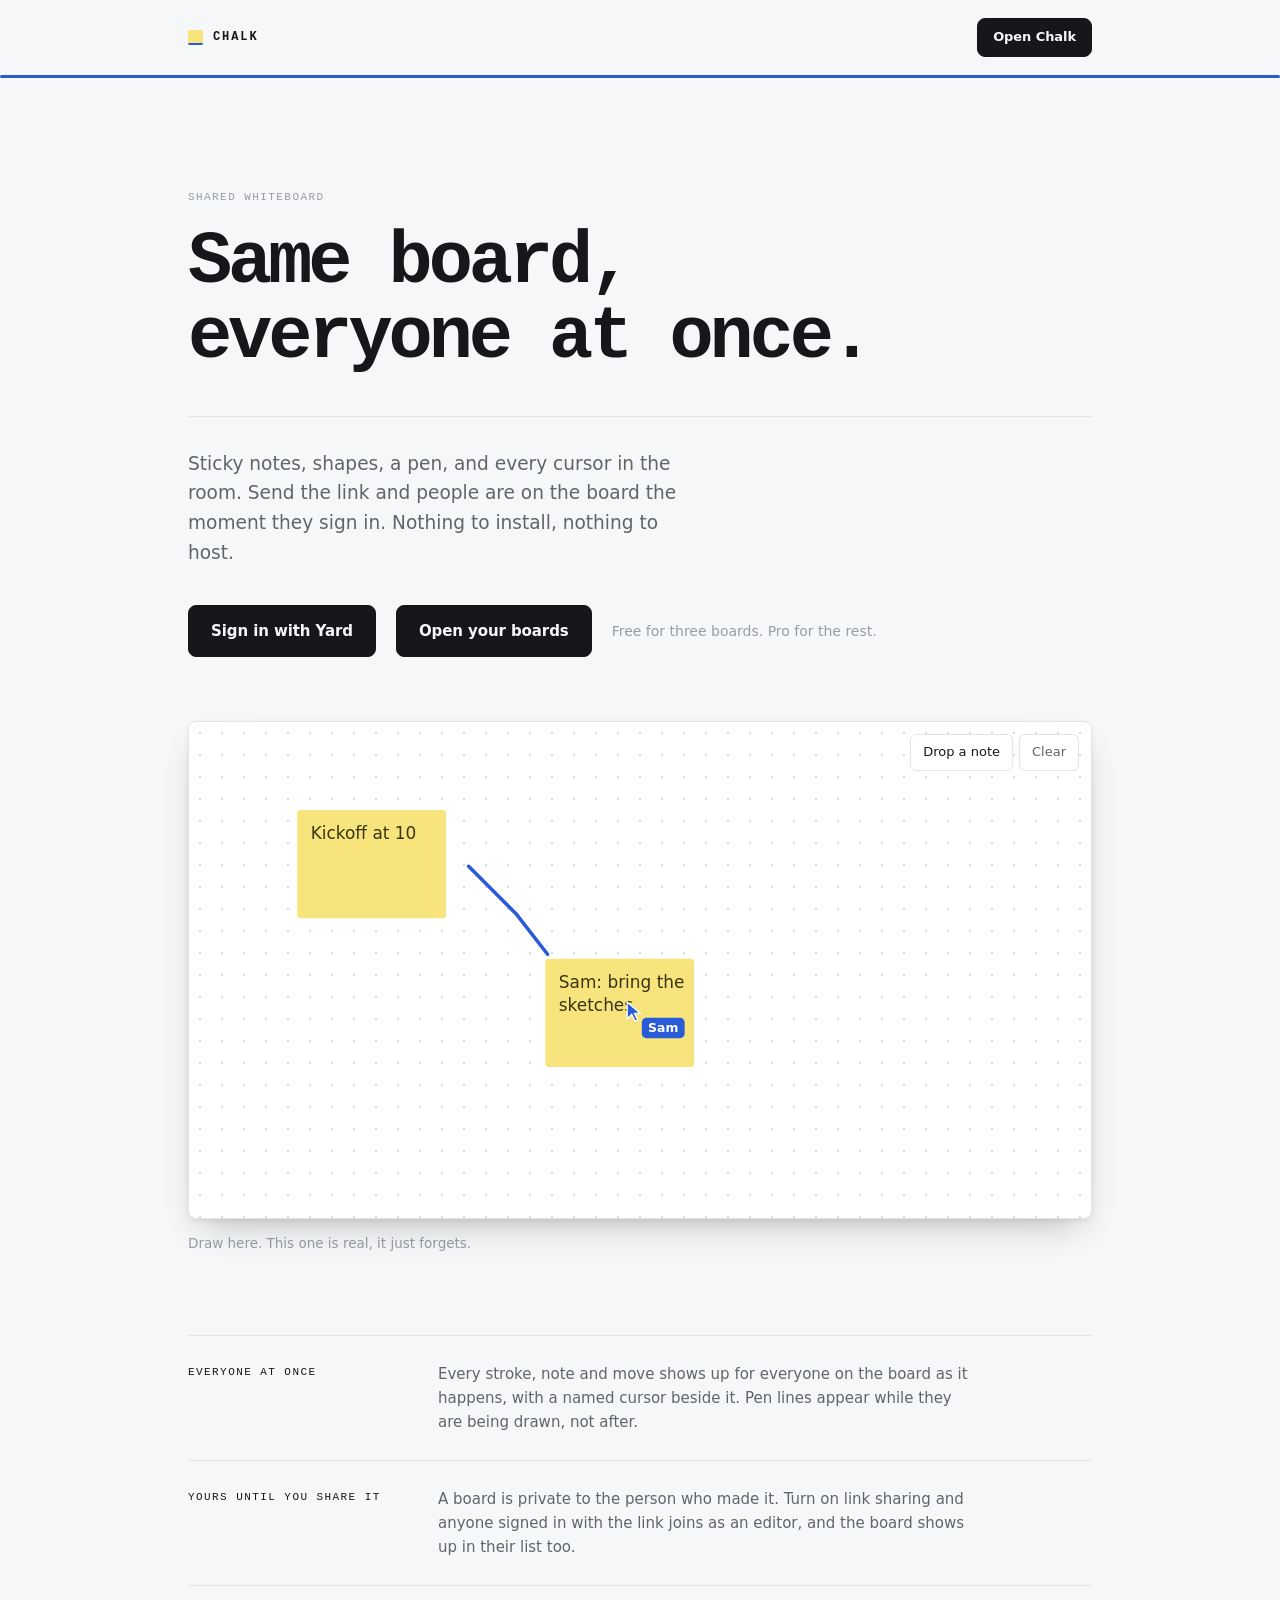
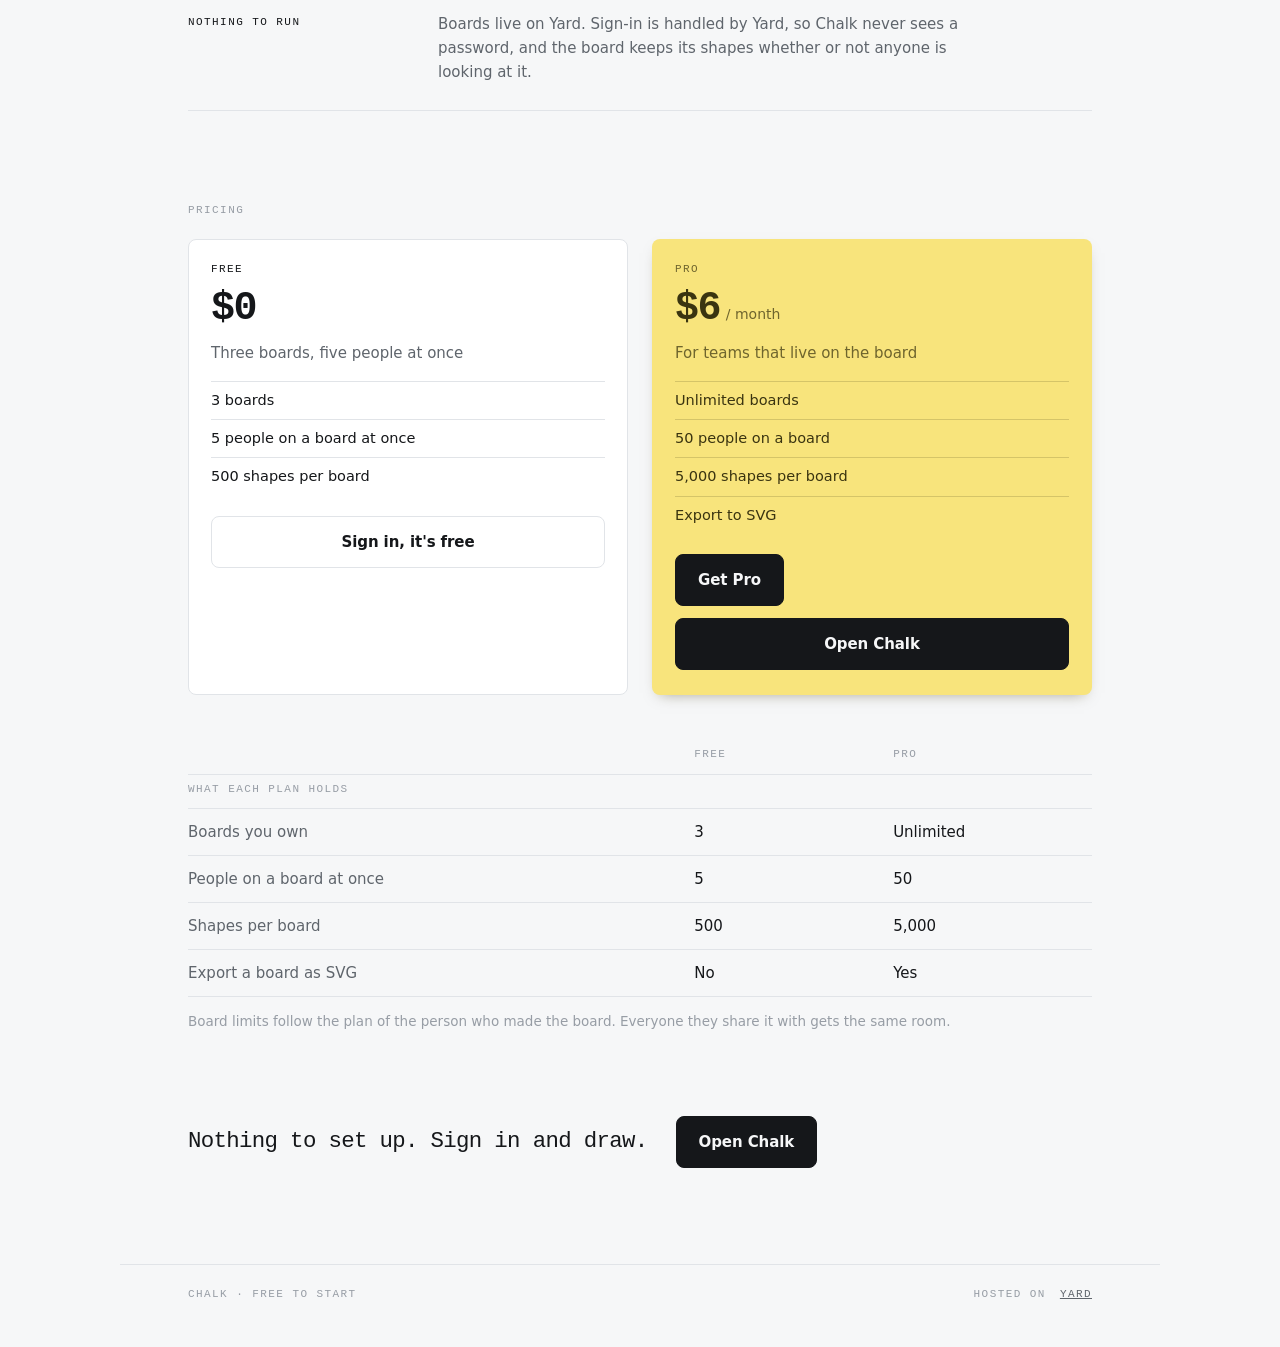
==== landing-page/index.html @ 592ba586 "initial commit" ====
<!DOCTYPE html>
<html lang="en">
<head>
  <meta charset="utf-8" />
  <meta name="viewport" content="width=device-width, initial-scale=1" />
  <meta name="color-scheme" content="light dark" />
  <title>Chalk: a shared whiteboard</title>
  <meta name="description" content="A whiteboard everyone can draw on at the same time. Sticky notes, shapes, pen, and every cursor in the room. Sign in with Yard and start a board." />
  <link rel="stylesheet" href="styles.css" />
  <!--
    Yard injects embed.js into every landing page it serves, hosted and under
    yard dev. It exposes window.yard.project and wires [data-yard] text
    bindings, [data-yard-when] visibility and [data-action] buttons. Bound
    elements keep static copy underneath for fields the dashboard may leave
    empty, and the pricing section is complete markup that pricing.js only
    fills in, so the page reads the same before the helper arrives.
  -->
</head>
<body>
  <header class="bar">
    <span class="mark">
      <span class="mark__glyph" aria-hidden="true"></span>
      Chalk
    </span>
    <!-- Relative links only: the page serves under /<slug>/ (and under
         /<slug>/@<sandbox>/ in a sandbox), so "app/" is always this project's app. -->
    <a class="btn btn--sm" href="app/">Open Chalk</a>
  </header>

  <div class="rule rule--marker" role="presentation"></div>

  <main>
    <section class="hero">
      <p class="label reveal">Shared whiteboard</p>

      <h1 class="reveal reveal--1">Same board,<br />everyone at once.</h1>

      <div class="rule reveal reveal--2" role="presentation"></div>

      <p class="lede reveal reveal--3" data-yard="tagline">
        Sticky notes, shapes, a pen, and every cursor in the room. Send the
        link and people are on the board the moment they sign in. Nothing
        to install, nothing to host.
      </p>

      <div class="actions reveal reveal--4">
        <a class="btn" data-yard-when="signed_out" href="app/">
          Sign in with Yard
        </a>
        <a class="btn" data-yard-when="signed_in" href="app/">
          Open your boards
        </a>
        <span class="note">Free for three boards. Pro for the rest.</span>
      </div>
    </section>

    <!-- The argument for a whiteboard is a board you can draw on, with
         someone else drawing too, so the demo is real rather than a picture. -->
    <section class="demo">
      <div class="wb" id="wb">
        <svg class="wb__svg" id="wb-svg" viewBox="0 0 800 440" role="img" aria-label="A small whiteboard you can draw on">
          <g id="wb-notes"></g>
          <g id="wb-strokes"></g>
          <g id="wb-cursor" class="wb-cursor" aria-hidden="true">
            <path class="wb-cursor__arrow" d="M0 0 L0 15 L4 11 L7 17 L9.5 16 L6.5 10 L11.5 10 Z" />
            <g transform="translate(13, 14)">
              <rect class="wb-cursor__tag" x="0" y="0" width="38" height="18" rx="4" />
              <text class="wb-cursor__name" x="19" y="12.5" text-anchor="middle">Sam</text>
            </g>
          </g>
        </svg>
        <div class="wb__tools">
          <button type="button" class="tool" id="wb-note">Drop a note</button>
          <button type="button" class="tool tool--quiet" id="wb-clear">Clear</button>
        </div>
      </div>
      <p class="hint">Draw here. This one is real, it just forgets.</p>
    </section>

    <section class="facts">
      <div class="fact">
        <span class="label">Everyone at once</span>
        <p>Every stroke, note and move shows up for everyone on the board as it happens, with a named cursor beside it. Pen lines appear while they are being drawn, not after.</p>
      </div>
      <div class="fact">
        <span class="label">Yours until you share it</span>
        <p>A board is private to the person who made it. Turn on link sharing and anyone signed in with the link joins as an editor, and the board shows up in their list too.</p>
      </div>
      <div class="fact">
        <span class="label">Nothing to run</span>
        <p>Boards live on Yard. Sign-in is handled by Yard, so Chalk never sees a password, and the board keeps its shapes whether or not anyone is looking at it.</p>
      </div>
    </section>

    <section class="pricing" id="pricing">
      <p class="label">Pricing</p>

      <!-- Both columns are complete without JavaScript. pricing.js fills in
           prices, features and tier ids from window.yard.project.tiers so
           the page never carries a tier id of its own. -->
      <div class="plans" id="plans">
        <article class="plan" data-plan="Free">
          <span class="label plan__name" data-name>Free</span>
          <p class="plan__price">
            <span class="plan__amount" data-amount>$0</span>
          </p>
          <p class="plan__blurb" data-blurb>Three boards, five people at once</p>
          <ul class="plan__features" data-features>
            <li>3 boards</li>
            <li>5 people on a board at once</li>
            <li>500 shapes per board</li>
          </ul>
          <a class="btn btn--ghost" href="app/">Sign in, it's free</a>
        </article>

        <article class="plan plan--pro" data-plan="Pro">
          <span class="label plan__name" data-name>Pro</span>
          <div class="toggle" id="interval" role="group" aria-label="Billing interval" hidden>
            <button type="button" class="toggle__opt is-on" data-interval="monthly" aria-pressed="true">Monthly</button>
            <button type="button" class="toggle__opt" data-interval="yearly" aria-pressed="false">Yearly <span class="toggle__save" data-save></span></button>
          </div>
          <p class="plan__price">
            <span class="plan__amount" data-amount>$6</span>
            <span class="plan__per" data-per>/ month</span>
          </p>
          <p class="plan__billed" data-billed hidden></p>
          <p class="plan__blurb" data-blurb>For teams that live on the board</p>
          <ul class="plan__features" data-features>
            <li>Unlimited boards</li>
            <li>50 people on a board</li>
            <li>5,000 shapes per board</li>
            <li>Export to SVG</li>
          </ul>
          <div class="plan__actions" data-yard-when="not_owned">
            <button type="button" class="btn" data-action="checkout" data-interval="monthly" data-buy>Get Pro</button>
            <button type="button" class="btn btn--ghost" data-action="trial" data-trial hidden>Start a 14-day trial</button>
          </div>
          <a class="btn" data-yard-when="owned" href="app/">Open Chalk</a>
          <p class="plan__current" data-current hidden>This is your plan.</p>
        </article>
      </div>

      <table class="limits">
        <caption class="label">What each plan holds</caption>
        <thead>
          <tr>
            <th scope="col"></th>
            <th scope="col">Free</th>
            <th scope="col">Pro</th>
          </tr>
        </thead>
        <tbody>
          <tr><th scope="row">Boards you own</th><td>3</td><td>Unlimited</td></tr>
          <tr><th scope="row">People on a board at once</th><td>5</td><td>50</td></tr>
          <tr><th scope="row">Shapes per board</th><td>500</td><td>5,000</td></tr>
          <tr><th scope="row">Export a board as SVG</th><td>No</td><td>Yes</td></tr>
        </tbody>
      </table>
      <p class="hint">Board limits follow the plan of the person who made the board. Everyone they share it with gets the same room.</p>
    </section>

    <section class="close">
      <p class="close__line">Nothing to set up. Sign in and draw.</p>
      <a class="btn" href="app/">Open Chalk</a>
    </section>
  </main>

  <footer class="foot">
    <span class="label">Chalk · free to start</span>
    <span class="label foot__right">
      <span id="release" data-yard="latest_release.tag_name"></span>
      Hosted on <a href="https://yard.sh">Yard</a>
    </span>
  </footer>

  <script src="demo.js"></script>
  <script src="pricing.js"></script>
</body>
</html>
---- landing-page/styles.css ----
/* Chalk landing page.

   The page is a whiteboard on a wall: matte white, a faint dot grid, one
   marker colour, and sticky-note yellow. Everything else is ink on the
   board. Colour appears where a marker would put it (the top rule, the
   glyph, a stroke, a cursor) and nowhere else. */

:root {
  color-scheme: light dark;

  --wall: #f6f7f8;        /* the page: the wall behind the board */
  --board: #ffffff;       /* the whiteboard surface */
  --raised: #ffffff;      /* a card on the wall */
  --dot: #d6dbe1;         /* the dot grid on the board */
  --ink: #15171a;         /* marker black */
  --pencil: #5f656c;      /* second voice */
  --faint: #979da5;       /* labels, counts */
  --line: #e1e4e8;        /* structural hairlines */
  --marker: #2a5bd7;      /* the one colour */
  --marker-ink: #ffffff;
  --sticky: #f8e47c;      /* sticky-note yellow */
  --sticky-ink: #3a3410;

  --sans: ui-sans-serif, system-ui, -apple-system, "Segoe UI", Roboto, "Helvetica Neue", Arial, sans-serif;
  --mono: ui-monospace, SFMono-Regular, "SF Mono", Menlo, Consolas, "Liberation Mono", monospace;

  --pad: clamp(20px, 5.5vw, 68px);
  --wide: 1040px;
  --r: 8px;

  --lift: 0 16px 34px -14px rgba(20, 24, 26, 0.3), 0 2px 6px rgba(20, 24, 26, 0.07);
  --note-shadow: 0 6px 14px -8px rgba(60, 50, 10, 0.5);
}

@media (prefers-color-scheme: dark) {
  :root {
    --wall: #101215;
    --board: #191c20;
    --raised: #1f2327;
    --dot: #2c3138;
    --ink: #eceef0;
    --pencil: #9aa0a7;
    --faint: #6f757c;
    --line: #262a2f;
    --marker: #7c9cff;
    --marker-ink: #0b1633;
    --sticky: #e6cf5a;
    --sticky-ink: #2c2708;

    --lift: 0 18px 38px -14px rgba(0, 0, 0, 0.75), 0 2px 6px rgba(0, 0, 0, 0.5);
    --note-shadow: 0 8px 16px -8px rgba(0, 0, 0, 0.7);
  }
}

*,
*::before,
*::after {
  box-sizing: border-box;
}

[hidden] {
  display: none !important;
}

body {
  margin: 0;
  background: var(--wall);
  color: var(--ink);
  font-family: var(--sans);
  font-size: 16px;
  line-height: 1.6;
  -webkit-font-smoothing: antialiased;
}

a {
  color: inherit;
}

:focus-visible {
  outline: 2px solid var(--marker);
  outline-offset: 3px;
  border-radius: 2px;
}

/* The typed voice: labels, counts, captions, anything the system knows. */
.label {
  display: inline-block;
  margin: 0;
  font-family: var(--mono);
  font-size: 11px;
  line-height: 1.4;
  letter-spacing: 0.13em;
  text-transform: uppercase;
  color: var(--faint);
}

/* --------------------------------------------------------------- the rules */

.rule {
  height: 1px;
  background: var(--line);
  transform-origin: left center;
}

/* A marker line across the top of the page: thicker than a hairline, with
   the slightly soft ends a felt tip leaves. */
.rule--marker {
  height: 3px;
  background: var(--marker);
  border-radius: 2px;
}

/* ----------------------------------------------------------------- top bar */

.bar {
  display: flex;
  align-items: center;
  justify-content: space-between;
  gap: 20px;
  max-width: var(--wide);
  margin: 0 auto;
  padding: 18px var(--pad);
}

.mark {
  display: inline-flex;
  align-items: center;
  gap: 10px;
  font-family: var(--mono);
  font-size: 12px;
  font-weight: 600;
  letter-spacing: 0.16em;
  text-transform: uppercase;
}

/* A sticky note with a marker tick on it. */
.mark__glyph {
  width: 15px;
  height: 15px;
  border-radius: 2px;
  background: var(--sticky);
  box-shadow: inset 0 -7px 0 -5px var(--marker);
}

/* -------------------------------------------------------------- the button */

.btn {
  display: inline-flex;
  align-items: center;
  justify-content: center;
  padding: 13px 22px;
  border: 1px solid var(--ink);
  border-radius: var(--r);
  background: var(--ink);
  color: var(--wall);
  font: inherit;
  font-size: 15px;
  font-weight: 550;
  letter-spacing: -0.006em;
  text-decoration: none;
  white-space: nowrap;
  cursor: pointer;
  transition: opacity 0.15s ease, transform 0.15s ease;
}

.btn:hover {
  opacity: 0.86;
}

.btn:active {
  transform: translateY(1px);
}

.btn--sm {
  padding: 8px 15px;
  font-size: 13px;
}

.btn--ghost {
  background: transparent;
  color: var(--ink);
  border-color: var(--line);
}

.btn--ghost:hover {
  opacity: 1;
  border-color: var(--ink);
}

/* ------------------------------------------------------------------- shell */

main {
  max-width: var(--wide);
  margin: 0 auto;
  padding: 0 var(--pad);
}

/* -------------------------------------------------------------------- hero */

.hero {
  padding: clamp(52px, 10vw, 104px) 0 clamp(40px, 6vw, 64px);
}

.hero h1 {
  margin: 18px 0 clamp(26px, 4vw, 40px);
  font-family: var(--mono);
  font-size: clamp(2.15rem, 6.6vw, 4.6rem);
  font-weight: 600;
  line-height: 1.02;
  letter-spacing: -0.055em;
}

.lede {
  max-width: 42ch;
  margin: clamp(22px, 3vw, 32px) 0 0;
  font-size: clamp(1rem, 1.5vw, 1.16rem);
  color: var(--pencil);
}

.actions {
  display: flex;
  align-items: center;
  flex-wrap: wrap;
  gap: 14px 20px;
  margin-top: clamp(28px, 4vw, 38px);
}

.note {
  font-size: 14px;
  color: var(--faint);
}

/* --------------------------------------------------------------- the board */

.demo {
  padding-bottom: clamp(48px, 7vw, 80px);
}

.wb {
  position: relative;
  border: 1px solid var(--line);
  border-radius: var(--r);
  background-color: var(--board);
  background-image: radial-gradient(var(--dot) 1px, transparent 1.2px);
  background-size: 22px 22px;
  overflow: hidden;
  box-shadow: var(--lift);
}

.wb__svg {
  display: block;
  width: 100%;
  height: auto;
  max-height: 56vh;
  cursor: crosshair;
  touch-action: none;
  user-select: none;
  -webkit-user-select: none;
}

.wb__tools {
  position: absolute;
  top: 12px;
  right: 12px;
  display: flex;
  gap: 6px;
}

.tool {
  padding: 7px 12px;
  border: 1px solid var(--line);
  border-radius: 6px;
  background: var(--raised);
  color: var(--ink);
  font: inherit;
  font-size: 13px;
  cursor: pointer;
  transition: border-color 0.15s ease;
}

.tool:hover {
  border-color: var(--ink);
}

.tool--quiet {
  color: var(--pencil);
}

/* Marker strokes: round ends, no fill, the one colour. */
.wb-stroke {
  fill: none;
  stroke: var(--marker);
  stroke-width: 3.2;
  stroke-linecap: round;
  stroke-linejoin: round;
}

.wb-stroke--ink {
  stroke: var(--ink);
}

.wb-note {
  cursor: grab;
}

.wb-note.is-dragging {
  cursor: grabbing;
}

.wb-note__paper {
  fill: var(--sticky);
  filter: drop-shadow(var(--note-shadow));
}

.wb-note__text {
  fill: var(--sticky-ink);
  font-family: var(--sans);
  font-size: 15px;
  pointer-events: none;
}

.wb-cursor {
  pointer-events: none;
  transition: opacity 0.3s ease;
}

.wb-cursor__arrow {
  fill: var(--marker);
  stroke: var(--board);
  stroke-width: 1.2;
}

.wb-cursor__tag {
  fill: var(--marker);
}

.wb-cursor__name {
  fill: var(--marker-ink);
  font-family: var(--sans);
  font-size: 11px;
  font-weight: 600;
}

.hint {
  margin: 14px 0 0;
  font-size: 13.5px;
  color: var(--faint);
}

/* ------------------------------------------------------------------- facts */

.facts {
  padding-bottom: clamp(48px, 7vw, 84px);
}

.fact {
  display: grid;
  grid-template-columns: 1fr;
  gap: 6px 40px;
  padding: 20px 0;
  border-top: 1px solid var(--line);
}

.fact:last-child {
  border-bottom: 1px solid var(--line);
}

.fact p {
  margin: 0;
  max-width: 56ch;
  font-size: 15px;
  color: var(--pencil);
}

.fact .label {
  padding-top: 3px;
  color: var(--ink);
}

@media (min-width: 720px) {
  .fact {
    grid-template-columns: 210px minmax(0, 1fr);
    padding: 26px 0;
  }
}

/* ----------------------------------------------------------------- pricing */

.pricing {
  padding-bottom: clamp(48px, 7vw, 84px);
}

.plans {
  display: grid;
  grid-template-columns: repeat(2, minmax(0, 1fr));
  gap: clamp(12px, 2vw, 24px);
  margin-top: 18px;
}

@media (max-width: 640px) {
  .plans {
    grid-template-columns: 1fr;
  }
}

.plan {
  display: flex;
  flex-direction: column;
  gap: 12px;
  min-width: 0;
  padding: 22px 22px 24px;
  border: 1px solid var(--line);
  border-radius: var(--r);
  background: var(--raised);
}

/* The Pro card is the sticky note on the wall. */
.plan--pro {
  border-color: transparent;
  background: var(--sticky);
  color: var(--sticky-ink);
  box-shadow: var(--note-shadow);
}

.plan--pro .label,
.plan--pro .plan__blurb,
.plan--pro .plan__billed {
  color: var(--sticky-ink);
  opacity: 0.72;
}

.plan__name {
  color: var(--ink);
}

.plan__price {
  display: flex;
  align-items: baseline;
  gap: 6px;
  margin: 0;
}

.plan__amount {
  font-family: var(--mono);
  font-size: clamp(1.9rem, 3.4vw, 2.5rem);
  font-weight: 600;
  letter-spacing: -0.04em;
  line-height: 1;
  font-variant-numeric: tabular-nums;
}

.plan__per {
  font-size: 14px;
  color: var(--pencil);
}

.plan--pro .plan__per {
  color: inherit;
  opacity: 0.72;
}

.plan__billed {
  margin: -6px 0 0;
  font-family: var(--mono);
  font-size: 12px;
}

.plan__blurb {
  margin: 0;
  font-size: 15px;
  color: var(--pencil);
}

.plan__features {
  margin: 4px 0 8px;
  padding: 0;
  list-style: none;
  font-size: 14.5px;
}

.plan__features li {
  padding: 7px 0;
  border-top: 1px solid var(--line);
}

.plan--pro .plan__features li {
  border-top-color: rgba(58, 52, 16, 0.18);
}

.plan__actions {
  display: flex;
  flex-wrap: wrap;
  gap: 8px;
  margin-top: auto;
}

.plan--pro .btn--ghost {
  color: var(--sticky-ink);
  border-color: rgba(58, 52, 16, 0.35);
}

.plan--pro .btn--ghost:hover {
  border-color: var(--sticky-ink);
}

.plan__current {
  margin: 0;
  font-family: var(--mono);
  font-size: 12px;
}

/* Monthly and yearly, drawn as a two-stop switch. */
.toggle {
  display: inline-flex;
  align-self: flex-start;
  padding: 3px;
  border-radius: 999px;
  background: rgba(58, 52, 16, 0.12);
}

.toggle__opt {
  padding: 5px 12px;
  border: 0;
  border-radius: 999px;
  background: transparent;
  color: inherit;
  font: inherit;
  font-size: 13px;
  cursor: pointer;
  opacity: 0.7;
}

.toggle__opt.is-on {
  background: var(--sticky-ink);
  color: var(--sticky);
  opacity: 1;
}

.toggle__save {
  font-family: var(--mono);
  font-size: 11px;
}

.toggle__save:empty {
  display: none;
}

.limits {
  width: 100%;
  margin-top: clamp(28px, 4vw, 40px);
  border-collapse: collapse;
  font-size: 15px;
}

.limits caption {
  text-align: left;
  padding-bottom: 10px;
}

.limits th,
.limits td {
  padding: 11px 0;
  border-top: 1px solid var(--line);
  text-align: left;
  font-weight: 400;
}

.limits thead th {
  border-top: 0;
  font-family: var(--mono);
  font-size: 11px;
  letter-spacing: 0.13em;
  text-transform: uppercase;
  color: var(--faint);
}

.limits tbody th {
  color: var(--pencil);
}

.limits td {
  width: 22%;
  font-variant-numeric: tabular-nums;
}

.limits tr:last-child th,
.limits tr:last-child td {
  border-bottom: 1px solid var(--line);
}

/* ------------------------------------------------------------------- close */

.close {
  display: flex;
  align-items: center;
  flex-wrap: wrap;
  gap: 18px 28px;
  padding-bottom: clamp(56px, 8vw, 96px);
}

.close__line {
  margin: 0;
  font-family: var(--mono);
  font-size: clamp(1.05rem, 2.1vw, 1.4rem);
  letter-spacing: -0.03em;
}

/* -------------------------------------------------------------------- foot */

.foot {
  display: flex;
  align-items: center;
  justify-content: space-between;
  flex-wrap: wrap;
  gap: 10px 20px;
  max-width: var(--wide);
  margin: 0 auto;
  padding: 22px var(--pad) 44px;
  border-top: 1px solid var(--line);
}

.foot a {
  color: var(--pencil);
}

.foot__right {
  display: inline-flex;
  align-items: center;
  gap: 14px;
}

#release:empty {
  display: none;
}

/* ------------------------------------------------------------------ reveal */

/* One sequence, on load: the board is written a line at a time. Base styles
   are the finished state, so no-JS and reduced-motion both land on a
   readable page. */
.reveal {
  animation: rise 0.62s cubic-bezier(0.2, 0.7, 0.2, 1) both;
}

.rule.reveal {
  animation-name: draw;
}

.reveal--1 { animation-delay: 0.06s; }
.reveal--2 { animation-delay: 0.12s; }
.reveal--3 { animation-delay: 0.18s; }
.reveal--4 { animation-delay: 0.24s; }

@keyframes rise {
  from {
    opacity: 0;
    transform: translateY(9px);
  }
}

@keyframes draw {
  from {
    transform: scaleX(0);
  }
}

@media (prefers-reduced-motion: reduce) {
  .reveal {
    animation: none;
  }

  *,
  *::before,
  *::after {
    animation-duration: 0.01ms !important;
    transition-duration: 0.01ms !important;
  }
}
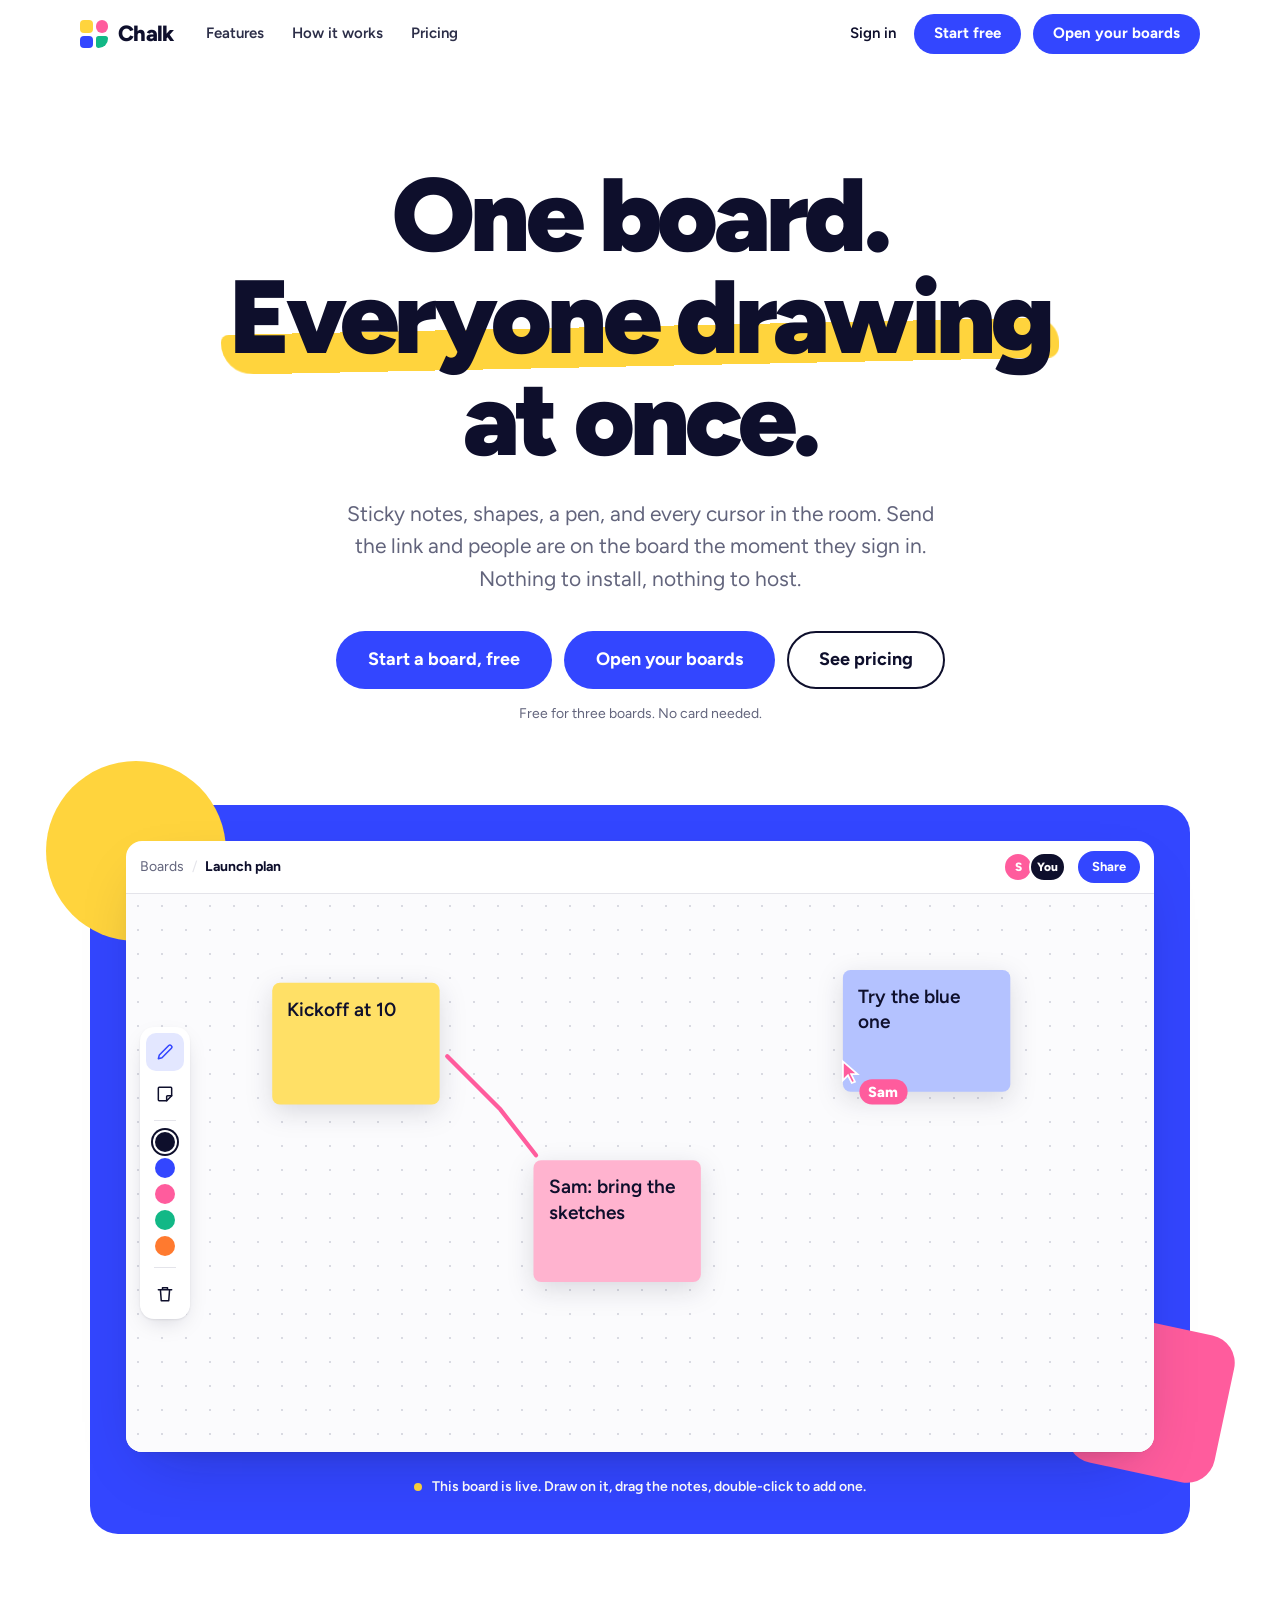
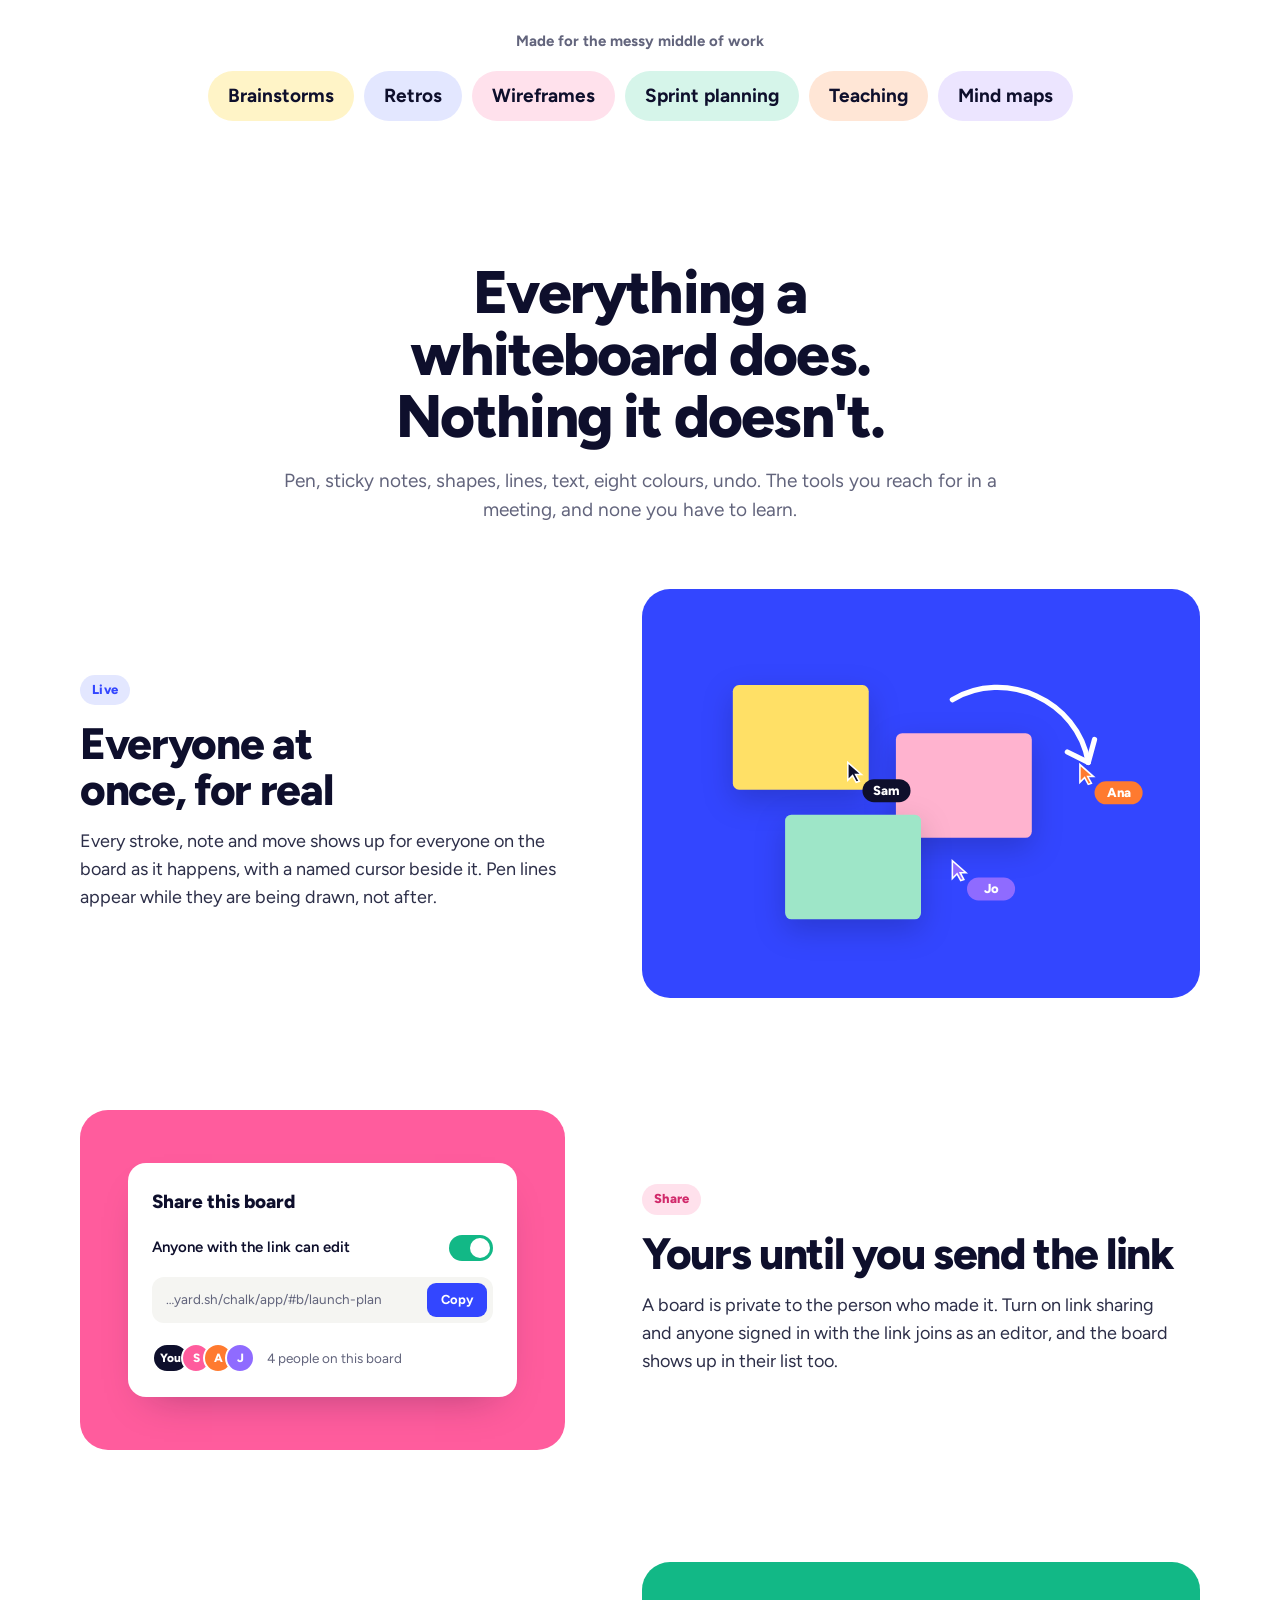
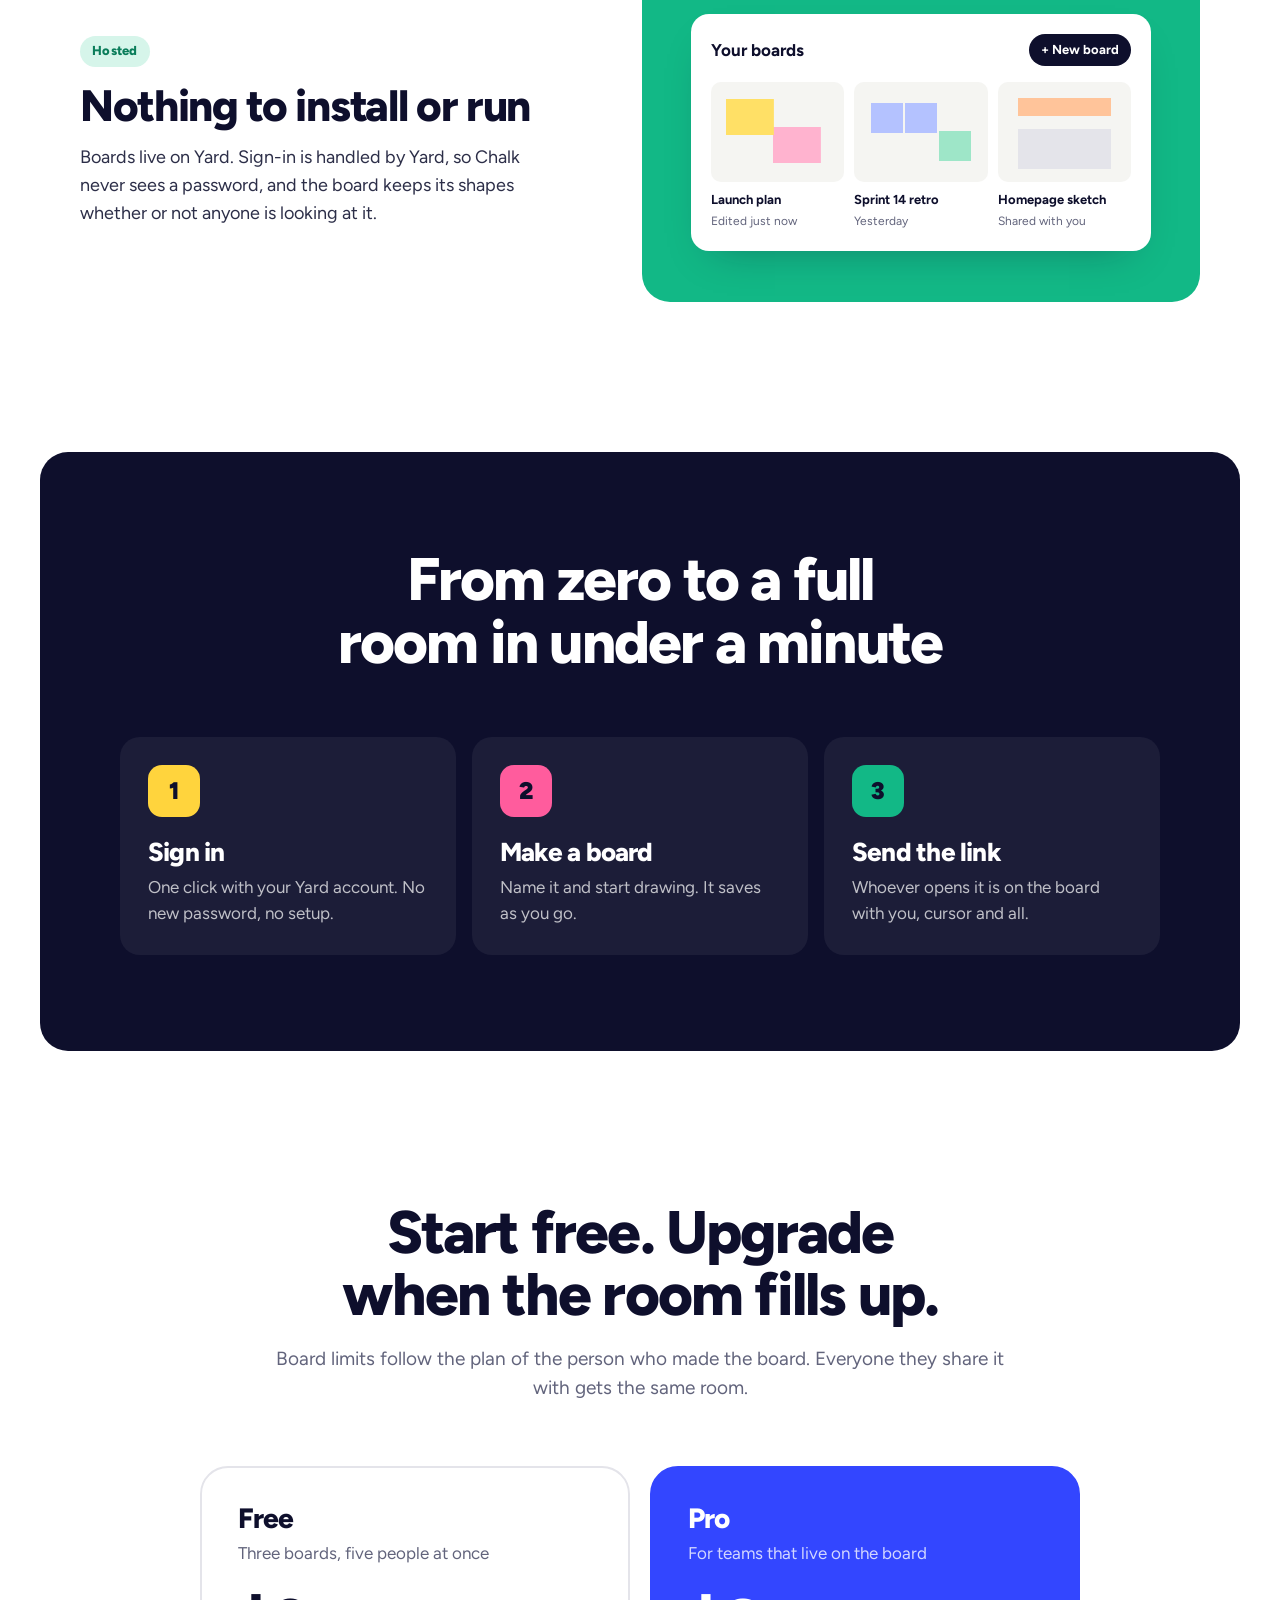
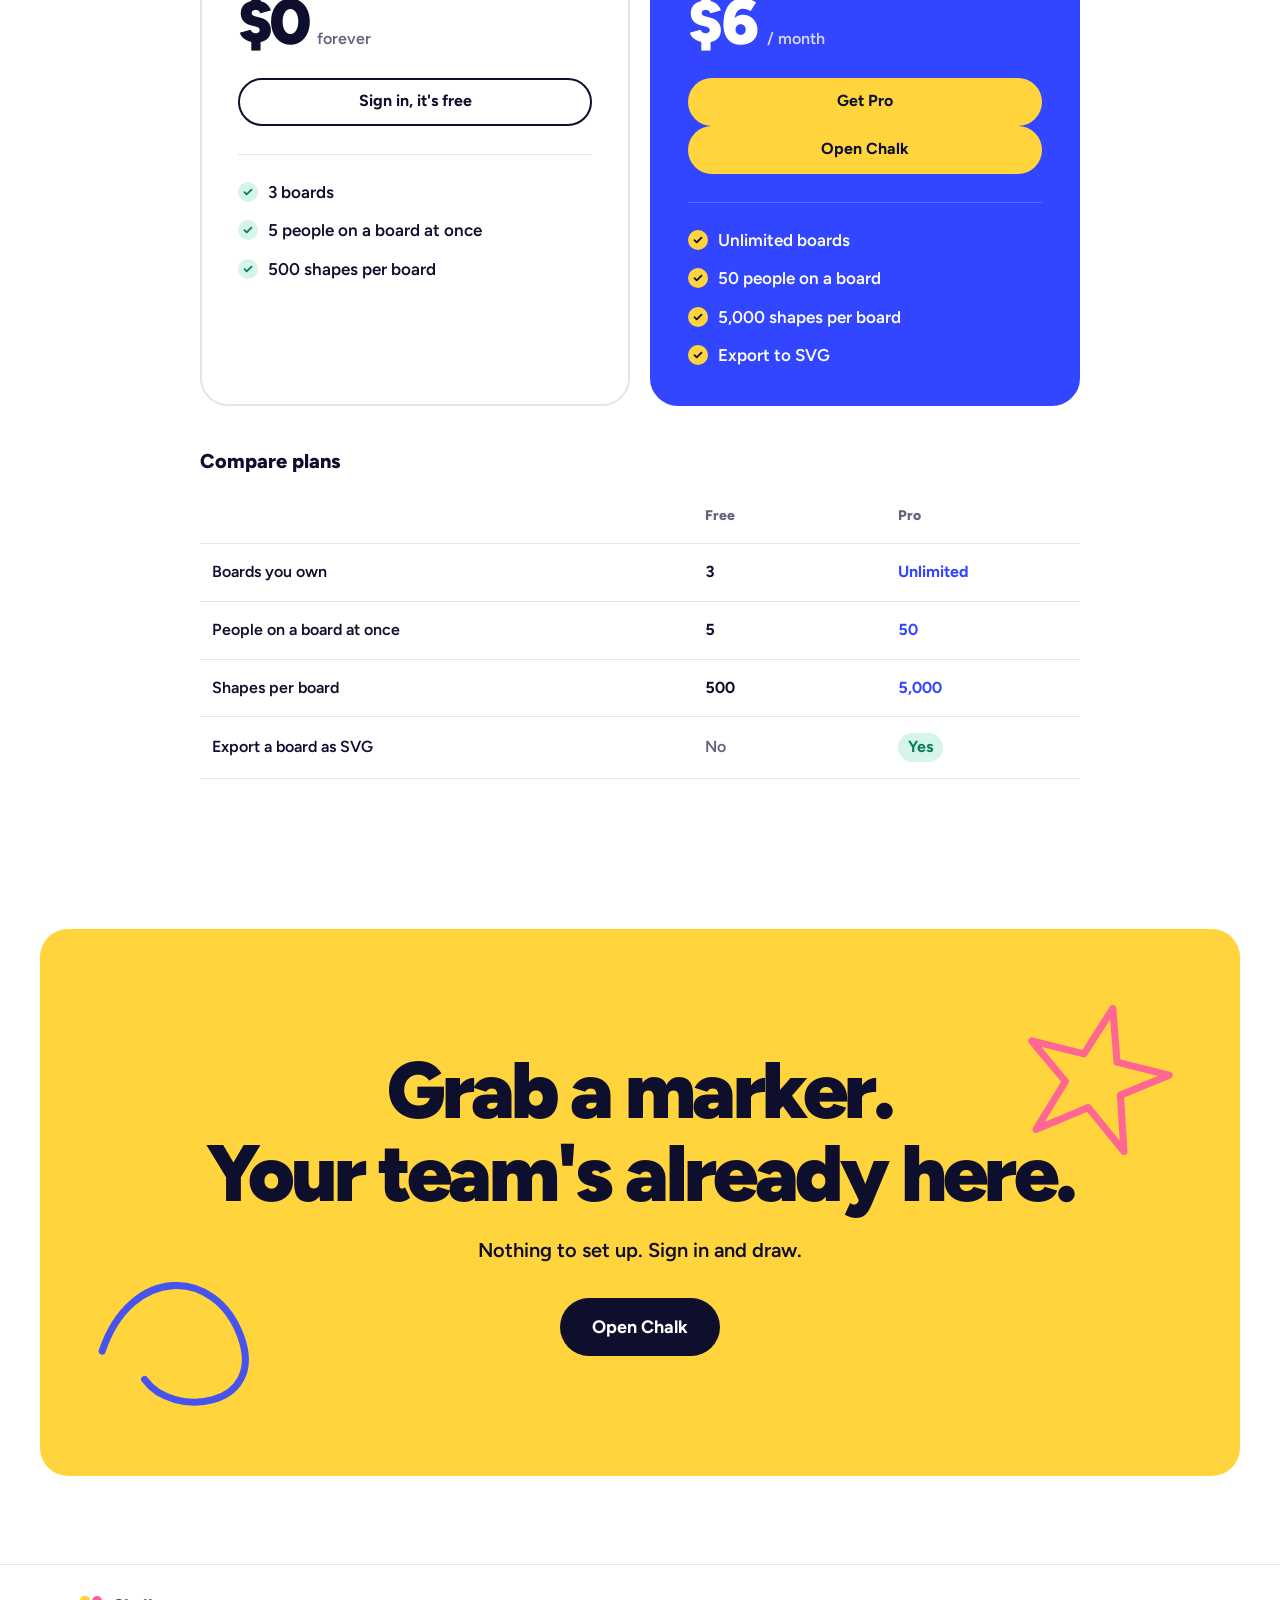
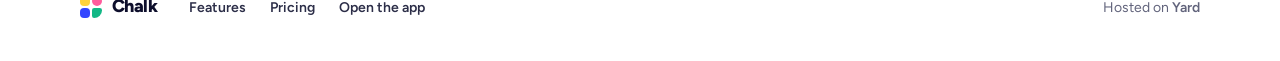
==== commit 3102dbd4: "improve design + cleanup" ====
--- a/landing-page/index.html
+++ b/landing-page/index.html
@@ -3,9 +3,12 @@
 <head>
   <meta charset="utf-8" />
   <meta name="viewport" content="width=device-width, initial-scale=1" />
-  <meta name="color-scheme" content="light dark" />
+  <meta name="color-scheme" content="light" />
   <title>Chalk: a shared whiteboard</title>
   <meta name="description" content="A whiteboard everyone can draw on at the same time. Sticky notes, shapes, pen, and every cursor in the room. Sign in with Yard and start a board." />
+  <link rel="preconnect" href="https://fonts.googleapis.com" />
+  <link rel="preconnect" href="https://fonts.gstatic.com" crossorigin />
+  <link rel="stylesheet" href="https://fonts.googleapis.com/css2?family=Figtree:wght@400;500;600;700;800;900&display=swap" />
   <link rel="stylesheet" href="styles.css" />
   <!--
     Yard injects embed.js into every landing page it serves, hosted and under
@@ -17,160 +20,335 @@
   -->
 </head>
 <body>
-  <header class="bar">
-    <span class="mark">
-      <span class="mark__glyph" aria-hidden="true"></span>
-      Chalk
-    </span>
-    <!-- Relative links only: the page serves under /<slug>/ (and under
-         /<slug>/@<sandbox>/ in a sandbox), so "app/" is always this project's app. -->
-    <a class="btn btn--sm" href="app/">Open Chalk</a>
+  <header class="nav">
+    <div class="nav__inner">
+      <a class="logo" href="./" aria-label="Chalk home">
+        <span class="logo__mark" aria-hidden="true">
+          <i></i><i></i><i></i><i></i>
+        </span>
+        Chalk
+      </a>
+      <nav class="nav__links" aria-label="Sections">
+        <a href="#features">Features</a>
+        <a href="#how">How it works</a>
+        <a href="#pricing">Pricing</a>
+      </nav>
+      <div class="nav__cta">
+        <!-- Relative links only: the page serves under /<slug>/ (and under
+             /<slug>/@<sandbox>/ in a sandbox), so "app/" is always this project's app. -->
+        <a class="link-quiet" data-yard-when="signed_out" href="app/">Sign in</a>
+        <a class="btn btn--primary btn--sm" data-yard-when="signed_out" href="app/">Start free</a>
+        <a class="btn btn--primary btn--sm" data-yard-when="signed_in" href="app/">Open your boards</a>
+      </div>
+    </div>
   </header>
 
-  <div class="rule rule--marker" role="presentation"></div>
-
   <main>
+    <!-- ================================================================ hero -->
     <section class="hero">
-      <p class="label reveal">Shared whiteboard</p>
-
-      <h1 class="reveal reveal--1">Same board,<br />everyone at once.</h1>
-
-      <div class="rule reveal reveal--2" role="presentation"></div>
-
-      <p class="lede reveal reveal--3" data-yard="tagline">
+      <h1 class="hero__title">
+        One board.<br />
+        <span class="swash">Everyone drawing</span> at once.
+      </h1>
+
+      <p class="hero__lede" data-yard="tagline">
         Sticky notes, shapes, a pen, and every cursor in the room. Send the
         link and people are on the board the moment they sign in. Nothing
         to install, nothing to host.
       </p>
 
-      <div class="actions reveal reveal--4">
-        <a class="btn" data-yard-when="signed_out" href="app/">
-          Sign in with Yard
-        </a>
-        <a class="btn" data-yard-when="signed_in" href="app/">
-          Open your boards
-        </a>
-        <span class="note">Free for three boards. Pro for the rest.</span>
-      </div>
-    </section>
-
-    <!-- The argument for a whiteboard is a board you can draw on, with
-         someone else drawing too, so the demo is real rather than a picture. -->
-    <section class="demo">
-      <div class="wb" id="wb">
-        <svg class="wb__svg" id="wb-svg" viewBox="0 0 800 440" role="img" aria-label="A small whiteboard you can draw on">
-          <g id="wb-notes"></g>
-          <g id="wb-strokes"></g>
-          <g id="wb-cursor" class="wb-cursor" aria-hidden="true">
-            <path class="wb-cursor__arrow" d="M0 0 L0 15 L4 11 L7 17 L9.5 16 L6.5 10 L11.5 10 Z" />
-            <g transform="translate(13, 14)">
-              <rect class="wb-cursor__tag" x="0" y="0" width="38" height="18" rx="4" />
-              <text class="wb-cursor__name" x="19" y="12.5" text-anchor="middle">Sam</text>
+      <div class="hero__actions">
+        <a class="btn btn--primary btn--lg" data-yard-when="signed_out" href="app/">Start a board, free</a>
+        <a class="btn btn--primary btn--lg" data-yard-when="signed_in" href="app/">Open your boards</a>
+        <a class="btn btn--outline btn--lg" href="#pricing">See pricing</a>
+      </div>
+      <p class="hero__note">Free for three boards. No card needed.</p>
+
+      <!-- The argument for a whiteboard is a board you can draw on, with
+           someone else drawing too, so the demo is real rather than a picture. -->
+      <div class="stage">
+        <div class="app" id="wb">
+          <div class="app__top">
+            <div class="app__board">
+              <span class="app__crumb">Boards</span>
+              <span class="app__slash" aria-hidden="true">/</span>
+              <strong>Launch plan</strong>
+            </div>
+            <div class="app__people">
+              <span class="face face--sam" title="Sam">S</span>
+              <span class="face face--you" title="You">You</span>
+              <a class="app__share" href="app/">Share</a>
+            </div>
+          </div>
+
+          <div class="app__body">
+            <div class="dock" role="toolbar" aria-label="Demo tools">
+              <button type="button" class="dock__btn is-on" data-demo-tool="pen" aria-label="Pen" aria-pressed="true">
+                <svg viewBox="0 0 24 24" aria-hidden="true"><path d="M4 20l1.2-4.4L16.5 4.3a2 2 0 012.8 0l.4.4a2 2 0 010 2.8L8.4 18.8 4 20z" /></svg>
+              </button>
+              <button type="button" class="dock__btn" id="wb-note" aria-label="Drop a sticky note">
+                <svg viewBox="0 0 24 24" aria-hidden="true"><path d="M5 4h14a1 1 0 011 1v9l-6 6H5a1 1 0 01-1-1V5a1 1 0 011-1z" /><path d="M14 20v-5a1 1 0 011-1h5" /></svg>
+              </button>
+              <span class="dock__sep" aria-hidden="true"></span>
+              <div class="swatches" role="group" aria-label="Pen colour">
+                <button type="button" class="swatch is-on" data-ink="ink" style="--c: var(--ink)" aria-label="Ink" aria-pressed="true"></button>
+                <button type="button" class="swatch" data-ink="blue" style="--c: var(--blue)" aria-label="Blue" aria-pressed="false"></button>
+                <button type="button" class="swatch" data-ink="pink" style="--c: var(--pink)" aria-label="Pink" aria-pressed="false"></button>
+                <button type="button" class="swatch" data-ink="green" style="--c: var(--green)" aria-label="Green" aria-pressed="false"></button>
+                <button type="button" class="swatch" data-ink="orange" style="--c: var(--orange)" aria-label="Orange" aria-pressed="false"></button>
+              </div>
+              <span class="dock__sep" aria-hidden="true"></span>
+              <button type="button" class="dock__btn" id="wb-clear" aria-label="Clear the board">
+                <svg viewBox="0 0 24 24" aria-hidden="true"><path d="M4 7h16M9 7V4.5h6V7M6.5 7l1 13h9l1-13" /></svg>
+              </button>
+            </div>
+
+            <svg class="wb__svg" id="wb-svg" viewBox="0 0 800 440" role="img" aria-label="A small whiteboard you can draw on">
+              <g id="wb-notes"></g>
+              <g id="wb-strokes"></g>
+              <g id="wb-cursor" class="wb-cursor" aria-hidden="true">
+                <path class="wb-cursor__arrow" d="M0 0 L0 15 L4 11 L7 17 L9.5 16 L6.5 10 L11.5 10 Z" />
+                <g transform="translate(13, 14)">
+                  <rect class="wb-cursor__tag" x="0" y="0" width="38" height="20" rx="10" />
+                  <text class="wb-cursor__name" x="19" y="14" text-anchor="middle">Sam</text>
+                </g>
+              </g>
+            </svg>
+          </div>
+        </div>
+        <p class="stage__hint">
+          <span class="dot-live" aria-hidden="true"></span>
+          This board is live. Draw on it, drag the notes, double-click to add one.
+        </p>
+      </div>
+    </section>
+
+    <!-- ============================================================= use it -->
+    <section class="uses" aria-label="What people use Chalk for">
+      <p class="uses__lead">Made for the messy middle of work</p>
+      <ul class="uses__list">
+        <li class="chip chip--yellow">Brainstorms</li>
+        <li class="chip chip--blue">Retros</li>
+        <li class="chip chip--pink">Wireframes</li>
+        <li class="chip chip--green">Sprint planning</li>
+        <li class="chip chip--orange">Teaching</li>
+        <li class="chip chip--lilac">Mind maps</li>
+      </ul>
+    </section>
+
+    <!-- =========================================================== features -->
+    <section class="features" id="features">
+      <div class="section-head">
+        <h2>Everything a whiteboard does.<br />Nothing it doesn't.</h2>
+        <p>Pen, sticky notes, shapes, lines, text, eight colours, undo. The tools you reach for in a meeting, and none you have to learn.</p>
+      </div>
+
+      <article class="feature">
+        <div class="feature__copy">
+          <span class="kicker kicker--blue">Live</span>
+          <h3>Everyone at once, for real</h3>
+          <p>Every stroke, note and move shows up for everyone on the board as it happens, with a named cursor beside it. Pen lines appear while they are being drawn, not after.</p>
+        </div>
+        <div class="panel panel--blue" aria-hidden="true">
+          <svg class="art" viewBox="0 0 440 300">
+            <rect x="40" y="46" width="130" height="100" rx="6" class="art-note art-note--yellow" />
+            <rect x="196" y="92" width="130" height="100" rx="6" class="art-note art-note--pink" />
+            <rect x="90" y="170" width="130" height="100" rx="6" class="art-note art-note--green" />
+            <path d="M250 60 C 300 30, 370 60, 380 120" class="art-stroke" />
+            <path d="M360 110 l20 10 l6 -22" class="art-stroke" />
+            <g transform="translate(372,122)">
+              <path d="M0 0 L0 17 L4.5 12.5 L8 19 L11 18 L7.5 11.5 L13 11.5 Z" class="art-arrow art-arrow--orange" />
+              <rect x="14" y="16" width="46" height="22" rx="11" class="art-tag art-tag--orange" /><text x="37" y="31" class="art-name">Ana</text>
             </g>
-          </g>
-        </svg>
-        <div class="wb__tools">
-          <button type="button" class="tool" id="wb-note">Drop a note</button>
-          <button type="button" class="tool tool--quiet" id="wb-clear">Clear</button>
-        </div>
-      </div>
-      <p class="hint">Draw here. This one is real, it just forgets.</p>
-    </section>
-
-    <section class="facts">
-      <div class="fact">
-        <span class="label">Everyone at once</span>
-        <p>Every stroke, note and move shows up for everyone on the board as it happens, with a named cursor beside it. Pen lines appear while they are being drawn, not after.</p>
-      </div>
-      <div class="fact">
-        <span class="label">Yours until you share it</span>
-        <p>A board is private to the person who made it. Turn on link sharing and anyone signed in with the link joins as an editor, and the board shows up in their list too.</p>
-      </div>
-      <div class="fact">
-        <span class="label">Nothing to run</span>
-        <p>Boards live on Yard. Sign-in is handled by Yard, so Chalk never sees a password, and the board keeps its shapes whether or not anyone is looking at it.</p>
-      </div>
-    </section>
-
+            <g transform="translate(150,120)">
+              <path d="M0 0 L0 17 L4.5 12.5 L8 19 L11 18 L7.5 11.5 L13 11.5 Z" class="art-arrow art-arrow--ink" />
+              <rect x="14" y="16" width="46" height="22" rx="11" class="art-tag art-tag--ink" /><text x="37" y="31" class="art-name">Sam</text>
+            </g>
+            <g transform="translate(250,214)">
+              <path d="M0 0 L0 17 L4.5 12.5 L8 19 L11 18 L7.5 11.5 L13 11.5 Z" class="art-arrow art-arrow--lilac" />
+              <rect x="14" y="16" width="46" height="22" rx="11" class="art-tag art-tag--lilac" /><text x="37" y="31" class="art-name">Jo</text>
+            </g>
+          </svg>
+        </div>
+      </article>
+
+      <article class="feature feature--flip">
+        <div class="feature__copy">
+          <span class="kicker kicker--pink">Share</span>
+          <h3>Yours until you send the link</h3>
+          <p>A board is private to the person who made it. Turn on link sharing and anyone signed in with the link joins as an editor, and the board shows up in their list too.</p>
+        </div>
+        <div class="panel panel--pink" aria-hidden="true">
+          <div class="mock-share">
+            <p class="mock-share__title">Share this board</p>
+            <div class="mock-share__row">
+              <span>Anyone with the link can edit</span>
+              <span class="mock-toggle"><i></i></span>
+            </div>
+            <div class="mock-share__link">
+              <span>…yard.sh/chalk/app/#b/launch-plan</span>
+              <b>Copy</b>
+            </div>
+            <div class="mock-share__people">
+              <span class="face face--you">You</span>
+              <span class="face face--sam">S</span>
+              <span class="face face--ana">A</span>
+              <span class="face face--jo">J</span>
+              <em>4 people on this board</em>
+            </div>
+          </div>
+        </div>
+      </article>
+
+      <article class="feature">
+        <div class="feature__copy">
+          <span class="kicker kicker--green">Hosted</span>
+          <h3>Nothing to install or run</h3>
+          <p>Boards live on Yard. Sign-in is handled by Yard, so Chalk never sees a password, and the board keeps its shapes whether or not anyone is looking at it.</p>
+        </div>
+        <div class="panel panel--green" aria-hidden="true">
+          <div class="mock-list">
+            <div class="mock-list__head">
+              <b>Your boards</b>
+              <span class="mock-list__new">+ New board</span>
+            </div>
+            <div class="mock-list__grid">
+              <div class="mini"><span class="mini__art mini__art--yellow"></span><b>Launch plan</b><em>Edited just now</em></div>
+              <div class="mini"><span class="mini__art mini__art--blue"></span><b>Sprint 14 retro</b><em>Yesterday</em></div>
+              <div class="mini"><span class="mini__art mini__art--orange"></span><b>Homepage sketch</b><em>Shared with you</em></div>
+            </div>
+          </div>
+        </div>
+      </article>
+    </section>
+
+    <!-- ======================================================== how it works -->
+    <section class="how" id="how">
+      <div class="section-head section-head--light">
+        <h2>From zero to a full room in under a minute</h2>
+      </div>
+      <ol class="steps">
+        <li class="step">
+          <span class="step__num">1</span>
+          <h3>Sign in</h3>
+          <p>One click with your Yard account. No new password, no setup.</p>
+        </li>
+        <li class="step">
+          <span class="step__num">2</span>
+          <h3>Make a board</h3>
+          <p>Name it and start drawing. It saves as you go.</p>
+        </li>
+        <li class="step">
+          <span class="step__num">3</span>
+          <h3>Send the link</h3>
+          <p>Whoever opens it is on the board with you, cursor and all.</p>
+        </li>
+      </ol>
+    </section>
+
+    <!-- ============================================================ pricing -->
     <section class="pricing" id="pricing">
-      <p class="label">Pricing</p>
+      <div class="section-head">
+        <h2>Start free. Upgrade when the room fills up.</h2>
+        <p>Board limits follow the plan of the person who made the board. Everyone they share it with gets the same room.</p>
+      </div>
 
       <!-- Both columns are complete without JavaScript. pricing.js fills in
            prices, features and tier ids from window.yard.project.tiers so
            the page never carries a tier id of its own. -->
       <div class="plans" id="plans">
         <article class="plan" data-plan="Free">
-          <span class="label plan__name" data-name>Free</span>
+          <h3 class="plan__name" data-name>Free</h3>
+          <p class="plan__blurb" data-blurb>Three boards, five people at once</p>
           <p class="plan__price">
             <span class="plan__amount" data-amount>$0</span>
+            <span class="plan__per">forever</span>
           </p>
-          <p class="plan__blurb" data-blurb>Three boards, five people at once</p>
+          <a class="btn btn--outline btn--block" href="app/">Sign in, it's free</a>
           <ul class="plan__features" data-features>
             <li>3 boards</li>
             <li>5 people on a board at once</li>
             <li>500 shapes per board</li>
           </ul>
-          <a class="btn btn--ghost" href="app/">Sign in, it's free</a>
         </article>
 
         <article class="plan plan--pro" data-plan="Pro">
-          <span class="label plan__name" data-name>Pro</span>
-          <div class="toggle" id="interval" role="group" aria-label="Billing interval" hidden>
-            <button type="button" class="toggle__opt is-on" data-interval="monthly" aria-pressed="true">Monthly</button>
-            <button type="button" class="toggle__opt" data-interval="yearly" aria-pressed="false">Yearly <span class="toggle__save" data-save></span></button>
-          </div>
+          <div class="plan__top">
+            <h3 class="plan__name" data-name>Pro</h3>
+            <div class="toggle" id="interval" role="group" aria-label="Billing interval" hidden>
+              <button type="button" class="toggle__opt is-on" data-interval="monthly" aria-pressed="true">Monthly</button>
+              <button type="button" class="toggle__opt" data-interval="yearly" aria-pressed="false">Yearly <span class="toggle__save" data-save></span></button>
+            </div>
+          </div>
+          <p class="plan__blurb" data-blurb>For teams that live on the board</p>
           <p class="plan__price">
             <span class="plan__amount" data-amount>$6</span>
             <span class="plan__per" data-per>/ month</span>
           </p>
           <p class="plan__billed" data-billed hidden></p>
-          <p class="plan__blurb" data-blurb>For teams that live on the board</p>
+          <div class="plan__actions" data-yard-when="not_owned">
+            <button type="button" class="btn btn--yellow btn--block" data-action="checkout" data-interval="monthly" data-buy>Get Pro</button>
+            <button type="button" class="btn btn--ghost-light btn--block" data-action="trial" data-trial hidden>Start a 14-day trial</button>
+          </div>
+          <a class="btn btn--yellow btn--block" data-yard-when="owned" href="app/">Open Chalk</a>
+          <p class="plan__current" data-current hidden>This is your plan.</p>
           <ul class="plan__features" data-features>
             <li>Unlimited boards</li>
             <li>50 people on a board</li>
             <li>5,000 shapes per board</li>
             <li>Export to SVG</li>
           </ul>
-          <div class="plan__actions" data-yard-when="not_owned">
-            <button type="button" class="btn" data-action="checkout" data-interval="monthly" data-buy>Get Pro</button>
-            <button type="button" class="btn btn--ghost" data-action="trial" data-trial hidden>Start a 14-day trial</button>
-          </div>
-          <a class="btn" data-yard-when="owned" href="app/">Open Chalk</a>
-          <p class="plan__current" data-current hidden>This is your plan.</p>
         </article>
       </div>
 
-      <table class="limits">
-        <caption class="label">What each plan holds</caption>
-        <thead>
-          <tr>
-            <th scope="col"></th>
-            <th scope="col">Free</th>
-            <th scope="col">Pro</th>
-          </tr>
-        </thead>
-        <tbody>
-          <tr><th scope="row">Boards you own</th><td>3</td><td>Unlimited</td></tr>
-          <tr><th scope="row">People on a board at once</th><td>5</td><td>50</td></tr>
-          <tr><th scope="row">Shapes per board</th><td>500</td><td>5,000</td></tr>
-          <tr><th scope="row">Export a board as SVG</th><td>No</td><td>Yes</td></tr>
-        </tbody>
-      </table>
-      <p class="hint">Board limits follow the plan of the person who made the board. Everyone they share it with gets the same room.</p>
-    </section>
-
+      <div class="limits-wrap">
+        <table class="limits">
+          <caption>Compare plans</caption>
+          <thead>
+            <tr>
+              <th scope="col"><span class="sr">Limit</span></th>
+              <th scope="col">Free</th>
+              <th scope="col">Pro</th>
+            </tr>
+          </thead>
+          <tbody>
+            <tr><th scope="row">Boards you own</th><td>3</td><td>Unlimited</td></tr>
+            <tr><th scope="row">People on a board at once</th><td>5</td><td>50</td></tr>
+            <tr><th scope="row">Shapes per board</th><td>500</td><td>5,000</td></tr>
+            <tr><th scope="row">Export a board as SVG</th><td><span class="no">No</span></td><td><span class="yes">Yes</span></td></tr>
+          </tbody>
+        </table>
+      </div>
+    </section>
+
+    <!-- ============================================================== close -->
     <section class="close">
-      <p class="close__line">Nothing to set up. Sign in and draw.</p>
-      <a class="btn" href="app/">Open Chalk</a>
+      <div class="close__inner">
+        <h2>Grab a marker.<br />Your team's already here.</h2>
+        <p>Nothing to set up. Sign in and draw.</p>
+        <a class="btn btn--dark btn--lg" href="app/">Open Chalk</a>
+      </div>
+      <svg class="close__doodle close__doodle--a" viewBox="0 0 120 120" aria-hidden="true"><path d="M10 70 C 30 10, 90 10, 108 60 S 60 118, 40 90" /></svg>
+      <svg class="close__doodle close__doodle--b" viewBox="0 0 120 120" aria-hidden="true"><path d="M60 8 l12 36 h38 l-30 22 l12 38 l-32 -24 l-32 24 l12 -38 l-30 -22 h38 z" /></svg>
     </section>
   </main>
 
   <footer class="foot">
-    <span class="label">Chalk · free to start</span>
-    <span class="label foot__right">
-      <span id="release" data-yard="latest_release.tag_name"></span>
-      Hosted on <a href="https://yard.sh">Yard</a>
-    </span>
+    <div class="foot__inner">
+      <a class="logo logo--sm" href="./">
+        <span class="logo__mark" aria-hidden="true"><i></i><i></i><i></i><i></i></span>
+        Chalk
+      </a>
+      <nav class="foot__links" aria-label="Footer">
+        <a href="#features">Features</a>
+        <a href="#pricing">Pricing</a>
+        <a href="app/">Open the app</a>
+      </nav>
+      <span class="foot__meta">
+        <span id="release" data-yard="latest_release.tag_name"></span>
+        Hosted on <a href="https://yard.sh">Yard</a>
+      </span>
+    </div>
   </footer>
 
   <script src="demo.js"></script>
--- a/landing-page/styles.css
+++ b/landing-page/styles.css
@@ -1,55 +1,53 @@
 /* Chalk landing page.
 
-   The page is a whiteboard on a wall: matte white, a faint dot grid, one
-   marker colour, and sticky-note yellow. Everything else is ink on the
-   board. Colour appears where a marker would put it (the top rule, the
-   glyph, a stroke, a cursor) and nowhere else. */
+   A bright, confident product page: white canvas, deep ink type, one
+   primary blue for actions, and sticky-note colours used as big flat
+   blocks. No gradients, no glass, no glow. The product itself (the live
+   board in the hero) is the centrepiece; everything else frames it. */
 
 :root {
-  color-scheme: light dark;
-
-  --wall: #f6f7f8;        /* the page: the wall behind the board */
-  --board: #ffffff;       /* the whiteboard surface */
-  --raised: #ffffff;      /* a card on the wall */
-  --dot: #d6dbe1;         /* the dot grid on the board */
-  --ink: #15171a;         /* marker black */
-  --pencil: #5f656c;      /* second voice */
-  --faint: #979da5;       /* labels, counts */
-  --line: #e1e4e8;        /* structural hairlines */
-  --marker: #2a5bd7;      /* the one colour */
-  --marker-ink: #ffffff;
-  --sticky: #f8e47c;      /* sticky-note yellow */
-  --sticky-ink: #3a3410;
-
-  --sans: ui-sans-serif, system-ui, -apple-system, "Segoe UI", Roboto, "Helvetica Neue", Arial, sans-serif;
-  --mono: ui-monospace, SFMono-Regular, "SF Mono", Menlo, Consolas, "Liberation Mono", monospace;
-
-  --pad: clamp(20px, 5.5vw, 68px);
-  --wide: 1040px;
-  --r: 8px;
-
-  --lift: 0 16px 34px -14px rgba(20, 24, 26, 0.3), 0 2px 6px rgba(20, 24, 26, 0.07);
-  --note-shadow: 0 6px 14px -8px rgba(60, 50, 10, 0.5);
-}
-
-@media (prefers-color-scheme: dark) {
-  :root {
-    --wall: #101215;
-    --board: #191c20;
-    --raised: #1f2327;
-    --dot: #2c3138;
-    --ink: #eceef0;
-    --pencil: #9aa0a7;
-    --faint: #6f757c;
-    --line: #262a2f;
-    --marker: #7c9cff;
-    --marker-ink: #0b1633;
-    --sticky: #e6cf5a;
-    --sticky-ink: #2c2708;
-
-    --lift: 0 18px 38px -14px rgba(0, 0, 0, 0.75), 0 2px 6px rgba(0, 0, 0, 0.5);
-    --note-shadow: 0 8px 16px -8px rgba(0, 0, 0, 0.7);
-  }
+  color-scheme: light;
+
+  --bg: #ffffff;
+  --canvas: #f5f5f2;       /* off-white sections */
+  --ink: #0e0f2c;          /* headlines, dark blocks */
+  --text: #2c2e48;         /* body copy */
+  --muted: #62647c;
+  --line: #e4e4ea;
+  --dot: #d9dae2;
+
+  --primary: #3346ff;      /* actions */
+  --primary-hover: #2230e0;
+
+  --yellow: #ffd43d;
+  --blue: #3346ff;
+  --pink: #ff5c9d;
+  --green: #12b886;
+  --orange: #ff7a2f;
+  --lilac: #8f6bff;
+
+  --yellow-soft: #fff4c7;
+  --blue-soft: #e3e7ff;
+  --pink-soft: #ffe1ec;
+  --green-soft: #d6f5ea;
+  --orange-soft: #ffe6d6;
+  --lilac-soft: #ece5ff;
+
+  --note-yellow: #ffe066;
+  --note-pink: #ffb3cf;
+  --note-green: #9ee6c8;
+  --note-blue: #b4c2ff;
+  --note-orange: #ffc49a;
+
+  --font: "Figtree", ui-sans-serif, system-ui, -apple-system, "Segoe UI", Roboto, sans-serif;
+
+  --pad: clamp(16px, 4vw, 40px);
+  --max: 1200px;
+  --r: 16px;
+  --r-lg: 28px;
+
+  --shadow-app: 0 1px 0 rgba(14, 15, 44, 0.04), 0 24px 60px -24px rgba(14, 15, 44, 0.28), 0 8px 20px -12px rgba(14, 15, 44, 0.12);
+  --shadow-card: 0 18px 40px -22px rgba(14, 15, 44, 0.35);
 }
 
 *,
@@ -62,14 +60,36 @@
   display: none !important;
 }
 
+html {
+  scroll-behavior: smooth;
+  scroll-padding-top: 88px;
+}
+
 body {
   margin: 0;
-  background: var(--wall);
-  color: var(--ink);
-  font-family: var(--sans);
-  font-size: 16px;
-  line-height: 1.6;
+  background: var(--bg);
+  color: var(--text);
+  font-family: var(--font);
+  font-size: 17px;
+  line-height: 1.55;
   -webkit-font-smoothing: antialiased;
+  overflow-x: hidden;
+}
+
+h1,
+h2,
+h3 {
+  color: var(--ink);
+  margin: 0;
+  font-weight: 800;
+  letter-spacing: -0.03em;
+  line-height: 1.04;
+  text-wrap: balance;
+}
+
+p {
+  margin: 0;
+  text-wrap: pretty;
 }
 
 a {
@@ -77,94 +97,38 @@
 }
 
 :focus-visible {
-  outline: 2px solid var(--marker);
+  outline: 3px solid var(--primary);
   outline-offset: 3px;
-  border-radius: 2px;
-}
-
-/* The typed voice: labels, counts, captions, anything the system knows. */
-.label {
-  display: inline-block;
-  margin: 0;
-  font-family: var(--mono);
-  font-size: 11px;
-  line-height: 1.4;
-  letter-spacing: 0.13em;
-  text-transform: uppercase;
-  color: var(--faint);
-}
-
-/* --------------------------------------------------------------- the rules */
-
-.rule {
+  border-radius: 6px;
+}
+
+.sr {
+  position: absolute;
+  width: 1px;
   height: 1px;
-  background: var(--line);
-  transform-origin: left center;
-}
-
-/* A marker line across the top of the page: thicker than a hairline, with
-   the slightly soft ends a felt tip leaves. */
-.rule--marker {
-  height: 3px;
-  background: var(--marker);
-  border-radius: 2px;
-}
-
-/* ----------------------------------------------------------------- top bar */
-
-.bar {
-  display: flex;
-  align-items: center;
-  justify-content: space-between;
-  gap: 20px;
-  max-width: var(--wide);
-  margin: 0 auto;
-  padding: 18px var(--pad);
-}
-
-.mark {
-  display: inline-flex;
-  align-items: center;
-  gap: 10px;
-  font-family: var(--mono);
-  font-size: 12px;
-  font-weight: 600;
-  letter-spacing: 0.16em;
-  text-transform: uppercase;
-}
-
-/* A sticky note with a marker tick on it. */
-.mark__glyph {
-  width: 15px;
-  height: 15px;
-  border-radius: 2px;
-  background: var(--sticky);
-  box-shadow: inset 0 -7px 0 -5px var(--marker);
-}
-
-/* -------------------------------------------------------------- the button */
+  overflow: hidden;
+  clip: rect(0 0 0 0);
+  white-space: nowrap;
+}
+
+/* ----------------------------------------------------------------- buttons */
 
 .btn {
   display: inline-flex;
   align-items: center;
   justify-content: center;
-  padding: 13px 22px;
-  border: 1px solid var(--ink);
-  border-radius: var(--r);
-  background: var(--ink);
-  color: var(--wall);
+  gap: 8px;
+  height: 48px;
+  padding: 0 22px;
+  border: 2px solid transparent;
+  border-radius: 999px;
   font: inherit;
-  font-size: 15px;
-  font-weight: 550;
-  letter-spacing: -0.006em;
+  font-size: 16px;
+  font-weight: 700;
   text-decoration: none;
   white-space: nowrap;
   cursor: pointer;
-  transition: opacity 0.15s ease, transform 0.15s ease;
-}
-
-.btn:hover {
-  opacity: 0.86;
+  transition: background-color 0.15s ease, border-color 0.15s ease, color 0.15s ease, transform 0.15s ease;
 }
 
 .btn:active {
@@ -172,132 +136,550 @@
 }
 
 .btn--sm {
-  padding: 8px 15px;
+  height: 40px;
+  padding: 0 18px;
+  font-size: 15px;
+}
+
+.btn--lg {
+  height: 58px;
+  padding: 0 30px;
+  font-size: 18px;
+}
+
+.btn--block {
+  width: 100%;
+}
+
+.btn--primary {
+  background: var(--primary);
+  color: #fff;
+}
+
+.btn--primary:hover {
+  background: var(--primary-hover);
+}
+
+.btn--outline {
+  background: transparent;
+  border-color: var(--ink);
+  color: var(--ink);
+}
+
+.btn--outline:hover {
+  background: var(--ink);
+  color: #fff;
+}
+
+.btn--yellow {
+  background: var(--yellow);
+  color: var(--ink);
+}
+
+.btn--yellow:hover {
+  background: #ffc700;
+}
+
+.btn--dark {
+  background: var(--ink);
+  color: #fff;
+}
+
+.btn--dark:hover {
+  background: #23254f;
+}
+
+.btn--ghost-light {
+  background: transparent;
+  border-color: rgba(255, 255, 255, 0.4);
+  color: #fff;
+}
+
+.btn--ghost-light:hover {
+  border-color: #fff;
+}
+
+.link-quiet {
+  font-weight: 600;
+  font-size: 15px;
+  text-decoration: none;
+  color: var(--ink);
+  padding: 8px 6px;
+}
+
+.link-quiet:hover {
+  color: var(--primary);
+}
+
+/* --------------------------------------------------------------------- logo */
+
+.logo {
+  display: inline-flex;
+  align-items: center;
+  gap: 10px;
+  font-size: 22px;
+  font-weight: 800;
+  letter-spacing: -0.03em;
+  color: var(--ink);
+  text-decoration: none;
+}
+
+.logo__mark {
+  display: grid;
+  grid-template-columns: 1fr 1fr;
+  gap: 3px;
+  width: 28px;
+  height: 28px;
+}
+
+.logo__mark i {
+  border-radius: 4px;
+}
+
+.logo__mark i:nth-child(1) { background: var(--yellow); }
+.logo__mark i:nth-child(2) { background: var(--pink); border-radius: 50%; }
+.logo__mark i:nth-child(3) { background: var(--blue); }
+.logo__mark i:nth-child(4) { background: var(--green); border-radius: 4px 4px 14px 4px; }
+
+.logo--sm {
+  font-size: 18px;
+}
+
+.logo--sm .logo__mark {
+  width: 22px;
+  height: 22px;
+  gap: 2px;
+}
+
+/* ---------------------------------------------------------------------- nav */
+
+.nav {
+  position: sticky;
+  top: 0;
+  z-index: 20;
+  background: rgba(255, 255, 255, 0.9);
+  backdrop-filter: saturate(1.4) blur(12px);
+}
+
+.nav__inner {
+  max-width: var(--max);
+  margin: 0 auto;
+  padding: 14px var(--pad);
+  display: flex;
+  align-items: center;
+  gap: 32px;
+}
+
+.nav__links {
+  display: flex;
+  gap: 28px;
+  margin-right: auto;
+}
+
+.nav__links a {
+  font-size: 15px;
+  font-weight: 600;
+  color: var(--text);
+  text-decoration: none;
+}
+
+.nav__links a:hover {
+  color: var(--primary);
+}
+
+.nav__cta {
+  display: flex;
+  align-items: center;
+  gap: 12px;
+}
+
+@media (max-width: 760px) {
+  .nav__links {
+    display: none;
+  }
+
+  .nav__cta {
+    margin-left: auto;
+  }
+}
+
+@media (max-width: 400px) {
+  .nav__cta .link-quiet {
+    display: none;
+  }
+}
+
+/* --------------------------------------------------------------------- hero */
+
+.hero {
+  max-width: var(--max);
+  margin: 0 auto;
+  padding: clamp(40px, 8vw, 96px) var(--pad) 0;
+  text-align: center;
+}
+
+.hero__title {
+  font-size: clamp(44px, 8.6vw, 104px);
+  font-weight: 900;
+  letter-spacing: -0.045em;
+  line-height: 0.98;
+  max-width: 13ch;
+  margin: 0 auto;
+}
+
+/* A marker swipe behind the key phrase, drawn once on load. */
+.swash {
+  position: relative;
+  white-space: nowrap;
+  z-index: 0;
+}
+
+.swash::after {
+  content: "";
+  position: absolute;
+  z-index: -1;
+  left: -0.08em;
+  right: -0.08em;
+  bottom: 0.04em;
+  height: 0.38em;
+  background: var(--yellow);
+  border-radius: 0.1em 0.3em 0.14em 0.4em;
+  transform: rotate(-1.2deg) scaleX(0);
+  transform-origin: left center;
+  animation: swipe 0.7s cubic-bezier(0.6, 0, 0.2, 1) 0.25s forwards;
+}
+
+@keyframes swipe {
+  to { transform: rotate(-1.2deg) scaleX(1); }
+}
+
+@media (max-width: 520px) {
+  .swash {
+    white-space: normal;
+  }
+}
+
+.hero__lede {
+  max-width: 600px;
+  margin: 28px auto 0;
+  font-size: clamp(18px, 2vw, 21px);
+  color: var(--muted);
+}
+
+.hero__actions {
+  display: flex;
+  flex-wrap: wrap;
+  justify-content: center;
+  gap: 12px;
+  margin-top: 36px;
+}
+
+.hero__note {
+  margin-top: 14px;
+  font-size: 14px;
+  color: var(--muted);
+}
+
+@media (max-width: 480px) {
+  .hero__actions .btn {
+    width: 100%;
+  }
+}
+
+/* ------------------------------------------------------ the demo app frame */
+
+.stage {
+  position: relative;
+  margin: clamp(48px, 7vw, 80px) auto 0;
+  padding: clamp(12px, 3vw, 36px);
+  border-radius: var(--r-lg);
+  background: var(--blue);
+  max-width: 1100px;
+  isolation: isolate;
+}
+
+/* Two flat shapes peeking out behind the frame: colour, not decoration soup. */
+.stage::before,
+.stage::after {
+  content: "";
+  position: absolute;
+  z-index: -1;
+}
+
+.stage::before {
+  width: 180px;
+  height: 180px;
+  left: -44px;
+  top: -44px;
+  background: var(--yellow);
+  border-radius: 50%;
+}
+
+.stage::after {
+  width: 150px;
+  height: 150px;
+  right: -36px;
+  bottom: 60px;
+  background: var(--pink);
+  border-radius: 28px;
+  transform: rotate(12deg);
+}
+
+@media (max-width: 640px) {
+  .stage::before,
+  .stage::after {
+    display: none;
+  }
+}
+
+.app {
+  position: relative;
+  background: #fff;
+  border-radius: var(--r);
+  overflow: hidden;
+  box-shadow: var(--shadow-app);
+  text-align: left;
+}
+
+.app__top {
+  display: flex;
+  align-items: center;
+  justify-content: space-between;
+  gap: 12px;
+  padding: 10px 14px;
+  border-bottom: 1px solid var(--line);
+}
+
+.app__board {
+  display: flex;
+  align-items: center;
+  gap: 8px;
+  font-size: 14px;
+  min-width: 0;
+}
+
+.app__crumb {
+  color: var(--muted);
+}
+
+.app__slash {
+  color: var(--line);
+}
+
+.app__board strong {
+  color: var(--ink);
+  font-weight: 700;
+  white-space: nowrap;
+}
+
+.app__people {
+  display: flex;
+  align-items: center;
+  gap: 4px;
+}
+
+.app__share {
+  margin-left: 8px;
+  padding: 6px 14px;
+  border-radius: 999px;
+  background: var(--primary);
+  color: #fff;
   font-size: 13px;
-}
-
-.btn--ghost {
-  background: transparent;
-  color: var(--ink);
-  border-color: var(--line);
-}
-
-.btn--ghost:hover {
-  opacity: 1;
-  border-color: var(--ink);
-}
-
-/* ------------------------------------------------------------------- shell */
-
-main {
-  max-width: var(--wide);
-  margin: 0 auto;
-  padding: 0 var(--pad);
-}
-
-/* -------------------------------------------------------------------- hero */
-
-.hero {
-  padding: clamp(52px, 10vw, 104px) 0 clamp(40px, 6vw, 64px);
-}
-
-.hero h1 {
-  margin: 18px 0 clamp(26px, 4vw, 40px);
-  font-family: var(--mono);
-  font-size: clamp(2.15rem, 6.6vw, 4.6rem);
-  font-weight: 600;
-  line-height: 1.02;
-  letter-spacing: -0.055em;
-}
-
-.lede {
-  max-width: 42ch;
-  margin: clamp(22px, 3vw, 32px) 0 0;
-  font-size: clamp(1rem, 1.5vw, 1.16rem);
-  color: var(--pencil);
-}
-
-.actions {
-  display: flex;
-  align-items: center;
-  flex-wrap: wrap;
-  gap: 14px 20px;
-  margin-top: clamp(28px, 4vw, 38px);
-}
-
-.note {
-  font-size: 14px;
-  color: var(--faint);
-}
-
-/* --------------------------------------------------------------- the board */
-
-.demo {
-  padding-bottom: clamp(48px, 7vw, 80px);
-}
-
-.wb {
+  font-weight: 700;
+  text-decoration: none;
+}
+
+.face {
+  display: inline-grid;
+  place-items: center;
+  min-width: 30px;
+  height: 30px;
+  padding: 0 6px;
+  border-radius: 999px;
+  border: 2px solid #fff;
+  font-size: 12px;
+  font-weight: 800;
+  color: #fff;
+}
+
+.face + .face {
+  margin-left: -8px;
+}
+
+.face--sam { background: var(--pink); }
+.face--you { background: var(--ink); }
+.face--ana { background: var(--orange); }
+.face--jo { background: var(--lilac); }
+
+.app__body {
   position: relative;
-  border: 1px solid var(--line);
-  border-radius: var(--r);
-  background-color: var(--board);
-  background-image: radial-gradient(var(--dot) 1px, transparent 1.2px);
-  background-size: 22px 22px;
-  overflow: hidden;
-  box-shadow: var(--lift);
+  background-color: #fbfbfd;
+  background-image: radial-gradient(var(--dot) 1.1px, transparent 1.3px);
+  background-size: 24px 24px;
 }
 
 .wb__svg {
   display: block;
   width: 100%;
   height: auto;
-  max-height: 56vh;
+  max-height: 62vh;
   cursor: crosshair;
   touch-action: none;
   user-select: none;
   -webkit-user-select: none;
 }
 
-.wb__tools {
+/* Floating tool dock, as in the app. */
+.dock {
   position: absolute;
-  top: 12px;
-  right: 12px;
-  display: flex;
+  z-index: 2;
+  top: 50%;
+  left: 14px;
+  transform: translateY(-50%);
+  display: flex;
+  flex-direction: column;
+  align-items: center;
+  gap: 4px;
+  padding: 6px;
+  background: #fff;
+  border-radius: 14px;
+  box-shadow: 0 1px 2px rgba(14, 15, 44, 0.08), 0 8px 24px -10px rgba(14, 15, 44, 0.25);
+}
+
+.dock__btn {
+  display: grid;
+  place-items: center;
+  width: 38px;
+  height: 38px;
+  padding: 0;
+  border: 0;
+  border-radius: 10px;
+  background: transparent;
+  color: var(--ink);
+  cursor: pointer;
+  transition: background-color 0.12s ease;
+}
+
+.dock__btn:hover {
+  background: var(--canvas);
+}
+
+.dock__btn.is-on {
+  background: var(--blue-soft);
+  color: var(--primary);
+}
+
+.dock__btn svg {
+  width: 20px;
+  height: 20px;
+  fill: none;
+  stroke: currentColor;
+  stroke-width: 1.8;
+  stroke-linecap: round;
+  stroke-linejoin: round;
+}
+
+.dock__sep {
+  width: 22px;
+  height: 1px;
+  margin: 3px 0;
+  background: var(--line);
+}
+
+.swatches {
+  display: flex;
+  flex-direction: column;
   gap: 6px;
-}
-
-.tool {
-  padding: 7px 12px;
-  border: 1px solid var(--line);
-  border-radius: 6px;
-  background: var(--raised);
-  color: var(--ink);
-  font: inherit;
-  font-size: 13px;
+  padding: 4px 0;
+}
+
+.swatch {
+  width: 20px;
+  height: 20px;
+  padding: 0;
+  border: 0;
+  border-radius: 50%;
+  background: var(--c);
   cursor: pointer;
-  transition: border-color 0.15s ease;
-}
-
-.tool:hover {
-  border-color: var(--ink);
-}
-
-.tool--quiet {
-  color: var(--pencil);
-}
-
-/* Marker strokes: round ends, no fill, the one colour. */
+  transition: box-shadow 0.12s ease, transform 0.12s ease;
+}
+
+.swatch:hover {
+  transform: scale(1.12);
+}
+
+.swatch.is-on {
+  box-shadow: 0 0 0 2px #fff, 0 0 0 4px var(--c);
+}
+
+@media (max-width: 640px) {
+  .dock {
+    top: auto;
+    bottom: 10px;
+    left: 50%;
+    transform: translateX(-50%);
+    flex-direction: row;
+  }
+
+  .dock__sep {
+    width: 1px;
+    height: 22px;
+    margin: 0 3px;
+  }
+
+  .swatches {
+    flex-direction: row;
+    padding: 0 4px;
+  }
+
+  .dock__btn {
+    width: 34px;
+    height: 34px;
+  }
+}
+
+.stage__hint {
+  display: flex;
+  align-items: center;
+  justify-content: center;
+  gap: 10px;
+  margin-top: clamp(12px, 2vw, 24px);
+  font-size: 14px;
+  font-weight: 600;
+  color: #fff;
+}
+
+.dot-live {
+  width: 8px;
+  height: 8px;
+  border-radius: 50%;
+  background: var(--yellow);
+  box-shadow: 0 0 0 0 rgba(255, 212, 61, 0.7);
+  animation: pulse 2s ease-out infinite;
+}
+
+@keyframes pulse {
+  70% { box-shadow: 0 0 0 10px rgba(255, 212, 61, 0); }
+  100% { box-shadow: 0 0 0 0 rgba(255, 212, 61, 0); }
+}
+
+/* Board contents drawn by demo.js */
+
+/* Unmodified strokes are Sam's, in Sam's cursor colour; the visitor's
+   carry the colour picked in the dock. */
 .wb-stroke {
   fill: none;
-  stroke: var(--marker);
-  stroke-width: 3.2;
+  stroke: var(--pink);
+  stroke-width: 3.4;
   stroke-linecap: round;
   stroke-linejoin: round;
 }
 
-.wb-stroke--ink {
-  stroke: var(--ink);
-}
+.wb-stroke--ink { stroke: var(--ink); }
+.wb-stroke--blue { stroke: var(--blue); }
+.wb-stroke--pink { stroke: var(--pink); }
+.wb-stroke--green { stroke: var(--green); }
+.wb-stroke--orange { stroke: var(--orange); }
 
 .wb-note {
   cursor: grab;
@@ -308,14 +690,20 @@
 }
 
 .wb-note__paper {
-  fill: var(--sticky);
-  filter: drop-shadow(var(--note-shadow));
-}
+  fill: var(--note-yellow);
+  filter: drop-shadow(0 6px 10px rgba(14, 15, 44, 0.14));
+}
+
+.wb-note--pink .wb-note__paper { fill: var(--note-pink); }
+.wb-note--green .wb-note__paper { fill: var(--note-green); }
+.wb-note--blue .wb-note__paper { fill: var(--note-blue); }
+.wb-note--orange .wb-note__paper { fill: var(--note-orange); }
 
 .wb-note__text {
-  fill: var(--sticky-ink);
-  font-family: var(--sans);
+  fill: var(--ink);
+  font-family: var(--font);
   font-size: 15px;
+  font-weight: 600;
   pointer-events: none;
 }
 
@@ -325,79 +713,450 @@
 }
 
 .wb-cursor__arrow {
-  fill: var(--marker);
-  stroke: var(--board);
-  stroke-width: 1.2;
+  fill: var(--pink);
+  stroke: #fff;
+  stroke-width: 1.4;
 }
 
 .wb-cursor__tag {
-  fill: var(--marker);
+  fill: var(--pink);
 }
 
 .wb-cursor__name {
-  fill: var(--marker-ink);
-  font-family: var(--sans);
-  font-size: 11px;
+  fill: #fff;
+  font-family: var(--font);
+  font-size: 11.5px;
+  font-weight: 800;
+}
+
+/* --------------------------------------------------------------------- uses */
+
+.uses {
+  max-width: var(--max);
+  margin: 0 auto;
+  padding: clamp(56px, 8vw, 96px) var(--pad) 0;
+  text-align: center;
+}
+
+.uses__lead {
+  font-size: 15px;
+  font-weight: 700;
+  color: var(--muted);
+}
+
+.uses__list {
+  list-style: none;
+  margin: 18px 0 0;
+  padding: 0;
+  display: flex;
+  flex-wrap: wrap;
+  justify-content: center;
+  gap: 10px;
+}
+
+.chip {
+  padding: 10px 20px;
+  border-radius: 999px;
+  font-size: clamp(16px, 1.8vw, 19px);
+  font-weight: 700;
+  color: var(--ink);
+}
+
+.chip--yellow { background: var(--yellow-soft); }
+.chip--blue { background: var(--blue-soft); }
+.chip--pink { background: var(--pink-soft); }
+.chip--green { background: var(--green-soft); }
+.chip--orange { background: var(--orange-soft); }
+.chip--lilac { background: var(--lilac-soft); }
+
+/* ----------------------------------------------------------- section heads */
+
+.section-head {
+  max-width: 760px;
+  margin: 0 auto clamp(40px, 6vw, 64px);
+  text-align: center;
+}
+
+.section-head h2 {
+  font-size: clamp(34px, 5.2vw, 60px);
+}
+
+.section-head p {
+  margin-top: 18px;
+  font-size: clamp(17px, 1.8vw, 19px);
+  color: var(--muted);
+}
+
+.section-head--light h2 {
+  color: #fff;
+}
+
+/* ----------------------------------------------------------------- features */
+
+.features {
+  max-width: var(--max);
+  margin: 0 auto;
+  padding: clamp(80px, 11vw, 140px) var(--pad) 0;
+}
+
+.feature {
+  display: grid;
+  grid-template-columns: 1fr 1.15fr;
+  align-items: center;
+  gap: clamp(32px, 6vw, 88px);
+}
+
+.feature + .feature {
+  margin-top: clamp(64px, 9vw, 112px);
+}
+
+.feature--flip .feature__copy {
+  order: 2;
+}
+
+.feature__copy h3 {
+  margin-top: 16px;
+  font-size: clamp(30px, 3.8vw, 44px);
+}
+
+.feature__copy p {
+  margin-top: 16px;
+  font-size: 18px;
+  max-width: 44ch;
+}
+
+.kicker {
+  display: inline-block;
+  padding: 5px 12px;
+  border-radius: 999px;
+  font-size: 13px;
+  font-weight: 800;
+  letter-spacing: 0.02em;
+}
+
+.kicker--blue { background: var(--blue-soft); color: var(--primary); }
+.kicker--pink { background: var(--pink-soft); color: #d12a6b; }
+.kicker--green { background: var(--green-soft); color: #0a7d5a; }
+
+.panel {
+  position: relative;
+  display: grid;
+  place-items: center;
+  min-height: 340px;
+  padding: clamp(24px, 4vw, 48px);
+  border-radius: var(--r-lg);
+  overflow: hidden;
+}
+
+.panel--blue { background: var(--blue); }
+.panel--pink { background: var(--pink); }
+.panel--green { background: var(--green); }
+
+@media (max-width: 860px) {
+  .feature {
+    grid-template-columns: 1fr;
+  }
+
+  .feature--flip .feature__copy {
+    order: 0;
+  }
+
+  .panel {
+    min-height: 280px;
+  }
+}
+
+/* Panel 1: the live-cursor illustration */
+
+.art {
+  width: 100%;
+  max-width: 460px;
+  height: auto;
+  overflow: visible;
+}
+
+.art-note { filter: drop-shadow(0 10px 14px rgba(0, 0, 0, 0.18)); }
+.art-note--yellow { fill: var(--note-yellow); }
+.art-note--pink { fill: var(--note-pink); }
+.art-note--green { fill: var(--note-green); }
+
+.art-stroke {
+  fill: none;
+  stroke: #fff;
+  stroke-width: 5;
+  stroke-linecap: round;
+  stroke-linejoin: round;
+}
+
+.art-arrow { stroke: #fff; stroke-width: 1.5; }
+.art-arrow--orange, .art-tag--orange { fill: var(--orange); }
+.art-arrow--ink, .art-tag--ink { fill: var(--ink); }
+.art-arrow--lilac, .art-tag--lilac { fill: var(--lilac); }
+
+.art-name {
+  fill: #fff;
+  font-family: var(--font);
+  font-size: 12.5px;
+  font-weight: 800;
+  text-anchor: middle;
+}
+
+/* Panel 2: share dialog */
+
+.mock-share {
+  width: 100%;
+  max-width: 400px;
+  padding: 24px;
+  background: #fff;
+  border-radius: 18px;
+  box-shadow: var(--shadow-card);
+  font-size: 15px;
+}
+
+.mock-share__title {
+  font-size: 19px;
+  font-weight: 800;
+  color: var(--ink);
+}
+
+.mock-share__row {
+  display: flex;
+  align-items: center;
+  justify-content: space-between;
+  gap: 12px;
+  margin-top: 18px;
   font-weight: 600;
-}
-
-.hint {
-  margin: 14px 0 0;
+  color: var(--ink);
+}
+
+.mock-toggle {
+  flex: none;
+  position: relative;
+  width: 44px;
+  height: 26px;
+  border-radius: 999px;
+  background: var(--green);
+}
+
+.mock-toggle i {
+  position: absolute;
+  top: 3px;
+  right: 3px;
+  width: 20px;
+  height: 20px;
+  border-radius: 50%;
+  background: #fff;
+}
+
+.mock-share__link {
+  display: flex;
+  align-items: center;
+  justify-content: space-between;
+  gap: 10px;
+  margin-top: 16px;
+  padding: 6px 6px 6px 14px;
+  border-radius: 12px;
+  background: var(--canvas);
   font-size: 13.5px;
-  color: var(--faint);
-}
-
-/* ------------------------------------------------------------------- facts */
-
-.facts {
-  padding-bottom: clamp(48px, 7vw, 84px);
-}
-
-.fact {
+  color: var(--muted);
+}
+
+.mock-share__link span {
+  overflow: hidden;
+  text-overflow: ellipsis;
+  white-space: nowrap;
+}
+
+.mock-share__link b {
+  flex: none;
+  padding: 7px 14px;
+  border-radius: 9px;
+  background: var(--primary);
+  color: #fff;
+  font-size: 13px;
+}
+
+.mock-share__people {
+  display: flex;
+  align-items: center;
+  margin-top: 20px;
+}
+
+.mock-share__people em {
+  margin-left: 12px;
+  font-style: normal;
+  font-size: 13.5px;
+  color: var(--muted);
+}
+
+/* Panel 3: board list */
+
+.mock-list {
+  width: 100%;
+  max-width: 460px;
+  padding: 20px;
+  background: #fff;
+  border-radius: 18px;
+  box-shadow: var(--shadow-card);
+}
+
+.mock-list__head {
+  display: flex;
+  align-items: center;
+  justify-content: space-between;
+  color: var(--ink);
+  font-size: 17px;
+}
+
+.mock-list__new {
+  padding: 6px 12px;
+  border-radius: 999px;
+  background: var(--ink);
+  color: #fff;
+  font-size: 13px;
+  font-weight: 700;
+}
+
+.mock-list__grid {
   display: grid;
-  grid-template-columns: 1fr;
-  gap: 6px 40px;
-  padding: 20px 0;
-  border-top: 1px solid var(--line);
-}
-
-.fact:last-child {
-  border-bottom: 1px solid var(--line);
-}
-
-.fact p {
-  margin: 0;
-  max-width: 56ch;
-  font-size: 15px;
-  color: var(--pencil);
-}
-
-.fact .label {
-  padding-top: 3px;
-  color: var(--ink);
-}
-
-@media (min-width: 720px) {
-  .fact {
-    grid-template-columns: 210px minmax(0, 1fr);
-    padding: 26px 0;
-  }
-}
-
-/* ----------------------------------------------------------------- pricing */
+  grid-template-columns: repeat(3, 1fr);
+  gap: 10px;
+  margin-top: 16px;
+}
+
+.mini {
+  display: flex;
+  flex-direction: column;
+  gap: 2px;
+  font-size: 13px;
+  color: var(--ink);
+  min-width: 0;
+}
+
+.mini b {
+  margin-top: 6px;
+  white-space: nowrap;
+  overflow: hidden;
+  text-overflow: ellipsis;
+}
+
+.mini em {
+  font-style: normal;
+  font-size: 12px;
+  color: var(--muted);
+}
+
+.mini__art {
+  aspect-ratio: 4 / 3;
+  border-radius: 10px;
+  background-color: var(--canvas);
+  background-repeat: no-repeat;
+}
+
+.mini__art--yellow {
+  background-image:
+    linear-gradient(var(--note-yellow), var(--note-yellow)),
+    linear-gradient(var(--note-pink), var(--note-pink));
+  background-size: 36% 36%, 36% 36%;
+  background-position: 18% 26%, 72% 70%;
+}
+
+.mini__art--blue {
+  background-image:
+    linear-gradient(var(--note-blue), var(--note-blue)),
+    linear-gradient(var(--note-blue), var(--note-blue)),
+    linear-gradient(var(--note-green), var(--note-green));
+  background-size: 24% 30%, 24% 30%, 24% 30%;
+  background-position: 16% 30%, 50% 30%, 84% 70%;
+}
+
+.mini__art--orange {
+  background-image:
+    linear-gradient(var(--note-orange), var(--note-orange)),
+    linear-gradient(var(--line), var(--line));
+  background-size: 70% 18%, 70% 40%;
+  background-position: 50% 20%, 50% 78%;
+}
+
+/* ------------------------------------------------------------ how it works */
+
+.how,
+.close {
+  width: min(var(--max), 100% - 2 * var(--pad));
+  margin: clamp(88px, 12vw, 150px) auto 0;
+  border-radius: var(--r-lg);
+}
+
+.how {
+  padding: clamp(56px, 8vw, 96px) var(--pad);
+  background: var(--ink);
+}
+
+.steps {
+  list-style: none;
+  margin: 0 auto;
+  padding: 0;
+  max-width: 1040px;
+  display: grid;
+  grid-template-columns: repeat(3, 1fr);
+  gap: 16px;
+}
+
+.step {
+  padding: 28px;
+  border-radius: 20px;
+  background: rgba(255, 255, 255, 0.06);
+}
+
+.step__num {
+  display: grid;
+  place-items: center;
+  width: 52px;
+  height: 52px;
+  border-radius: 14px;
+  font-size: 24px;
+  font-weight: 900;
+  color: var(--ink);
+}
+
+.step:nth-child(1) .step__num { background: var(--yellow); }
+.step:nth-child(2) .step__num { background: var(--pink); }
+.step:nth-child(3) .step__num { background: var(--green); }
+
+.step h3 {
+  margin-top: 22px;
+  font-size: 26px;
+  color: #fff;
+}
+
+.step p {
+  margin-top: 8px;
+  color: rgba(255, 255, 255, 0.72);
+}
+
+@media (max-width: 760px) {
+  .steps {
+    grid-template-columns: 1fr;
+  }
+}
+
+/* ------------------------------------------------------------------ pricing */
 
 .pricing {
-  padding-bottom: clamp(48px, 7vw, 84px);
+  max-width: var(--max);
+  margin: 0 auto;
+  padding: clamp(88px, 12vw, 150px) var(--pad) 0;
 }
 
 .plans {
   display: grid;
-  grid-template-columns: repeat(2, minmax(0, 1fr));
-  gap: clamp(12px, 2vw, 24px);
-  margin-top: 18px;
-}
-
-@media (max-width: 640px) {
+  grid-template-columns: 1fr 1fr;
+  gap: 20px;
+  max-width: 880px;
+  margin: 0 auto;
+}
+
+@media (max-width: 720px) {
   .plans {
     grid-template-columns: 1fr;
   }
@@ -406,273 +1165,343 @@
 .plan {
   display: flex;
   flex-direction: column;
+  padding: clamp(24px, 3.5vw, 36px);
+  border: 2px solid var(--line);
+  border-radius: var(--r-lg);
+  background: #fff;
+}
+
+.plan__top {
+  display: flex;
+  align-items: center;
+  justify-content: space-between;
   gap: 12px;
-  min-width: 0;
-  padding: 22px 22px 24px;
-  border: 1px solid var(--line);
-  border-radius: var(--r);
-  background: var(--raised);
-}
-
-/* The Pro card is the sticky note on the wall. */
-.plan--pro {
-  border-color: transparent;
-  background: var(--sticky);
-  color: var(--sticky-ink);
-  box-shadow: var(--note-shadow);
-}
-
-.plan--pro .label,
-.plan--pro .plan__blurb,
-.plan--pro .plan__billed {
-  color: var(--sticky-ink);
-  opacity: 0.72;
+  flex-wrap: wrap;
 }
 
 .plan__name {
-  color: var(--ink);
+  font-size: 28px;
+}
+
+.plan__blurb {
+  margin-top: 6px;
+  color: var(--muted);
 }
 
 .plan__price {
   display: flex;
   align-items: baseline;
-  gap: 6px;
-  margin: 0;
+  gap: 8px;
+  margin: 24px 0;
 }
 
 .plan__amount {
-  font-family: var(--mono);
-  font-size: clamp(1.9rem, 3.4vw, 2.5rem);
-  font-weight: 600;
+  font-size: 64px;
+  font-weight: 900;
   letter-spacing: -0.04em;
   line-height: 1;
+  color: var(--ink);
   font-variant-numeric: tabular-nums;
 }
 
 .plan__per {
+  font-size: 16px;
+  font-weight: 600;
+  color: var(--muted);
+}
+
+.plan__billed {
+  margin: -16px 0 20px;
   font-size: 14px;
-  color: var(--pencil);
-}
-
-.plan--pro .plan__per {
-  color: inherit;
-  opacity: 0.72;
-}
-
-.plan__billed {
-  margin: -6px 0 0;
-  font-family: var(--mono);
-  font-size: 12px;
-}
-
-.plan__blurb {
-  margin: 0;
-  font-size: 15px;
-  color: var(--pencil);
+}
+
+.plan__actions {
+  display: flex;
+  flex-direction: column;
+  gap: 10px;
+}
+
+.plan__current {
+  margin-top: 12px;
+  font-size: 14px;
+  font-weight: 700;
 }
 
 .plan__features {
-  margin: 4px 0 8px;
-  padding: 0;
   list-style: none;
-  font-size: 14.5px;
+  margin: 28px 0 0;
+  padding: 24px 0 0;
+  border-top: 1px solid var(--line);
+  display: grid;
+  gap: 12px;
 }
 
 .plan__features li {
-  padding: 7px 0;
-  border-top: 1px solid var(--line);
-}
-
-.plan--pro .plan__features li {
-  border-top-color: rgba(58, 52, 16, 0.18);
-}
-
-.plan__actions {
-  display: flex;
-  flex-wrap: wrap;
-  gap: 8px;
-  margin-top: auto;
-}
-
-.plan--pro .btn--ghost {
-  color: var(--sticky-ink);
-  border-color: rgba(58, 52, 16, 0.35);
-}
-
-.plan--pro .btn--ghost:hover {
-  border-color: var(--sticky-ink);
-}
-
-.plan__current {
-  margin: 0;
-  font-family: var(--mono);
-  font-size: 12px;
-}
-
-/* Monthly and yearly, drawn as a two-stop switch. */
+  position: relative;
+  padding-left: 30px;
+  font-weight: 600;
+  color: var(--ink);
+}
+
+.plan__features li::before {
+  content: "";
+  position: absolute;
+  left: 0;
+  top: 3px;
+  width: 20px;
+  height: 20px;
+  border-radius: 50%;
+  background: var(--green-soft) no-repeat center / 12px
+    url("data:image/svg+xml,%3Csvg xmlns='http://www.w3.org/2000/svg' viewBox='0 0 12 12'%3E%3Cpath d='M2.5 6.2l2.2 2.2 4.8-4.8' fill='none' stroke='%230a7d5a' stroke-width='1.8' stroke-linecap='round' stroke-linejoin='round'/%3E%3C/svg%3E");
+}
+
+/* Pro: the bold one */
+
+.plan--pro {
+  background: var(--primary);
+  border-color: var(--primary);
+  color: #fff;
+}
+
+.plan--pro .plan__name,
+.plan--pro .plan__amount,
+.plan--pro .plan__features li,
+.plan--pro .plan__current {
+  color: #fff;
+}
+
+.plan--pro .plan__blurb,
+.plan--pro .plan__per,
+.plan--pro .plan__billed {
+  color: rgba(255, 255, 255, 0.78);
+}
+
+.plan--pro .plan__features {
+  border-top-color: rgba(255, 255, 255, 0.2);
+}
+
+.plan--pro .plan__features li::before {
+  background-color: var(--yellow);
+  background-image: url("data:image/svg+xml,%3Csvg xmlns='http://www.w3.org/2000/svg' viewBox='0 0 12 12'%3E%3Cpath d='M2.5 6.2l2.2 2.2 4.8-4.8' fill='none' stroke='%230e0f2c' stroke-width='1.8' stroke-linecap='round' stroke-linejoin='round'/%3E%3C/svg%3E");
+}
+
 .toggle {
   display: inline-flex;
-  align-self: flex-start;
-  padding: 3px;
+  padding: 4px;
   border-radius: 999px;
-  background: rgba(58, 52, 16, 0.12);
+  background: rgba(255, 255, 255, 0.16);
 }
 
 .toggle__opt {
-  padding: 5px 12px;
+  padding: 7px 14px;
   border: 0;
   border-radius: 999px;
   background: transparent;
-  color: inherit;
+  color: #fff;
   font: inherit;
-  font-size: 13px;
+  font-size: 14px;
+  font-weight: 700;
   cursor: pointer;
-  opacity: 0.7;
 }
 
 .toggle__opt.is-on {
-  background: var(--sticky-ink);
-  color: var(--sticky);
-  opacity: 1;
+  background: #fff;
+  color: var(--ink);
 }
 
 .toggle__save {
-  font-family: var(--mono);
-  font-size: 11px;
-}
-
-.toggle__save:empty {
-  display: none;
+  margin-left: 4px;
+  padding: 2px 6px;
+  border-radius: 999px;
+  background: var(--yellow);
+  color: var(--ink);
+  font-size: 11.5px;
+  font-weight: 800;
+}
+
+/* Compare table */
+
+.limits-wrap {
+  max-width: 880px;
+  margin: 40px auto 0;
+  overflow-x: auto;
 }
 
 .limits {
   width: 100%;
-  margin-top: clamp(28px, 4vw, 40px);
   border-collapse: collapse;
-  font-size: 15px;
+  font-size: 16px;
 }
 
 .limits caption {
   text-align: left;
-  padding-bottom: 10px;
+  padding: 0 0 12px;
+  font-size: 20px;
+  font-weight: 800;
+  color: var(--ink);
 }
 
 .limits th,
 .limits td {
-  padding: 11px 0;
-  border-top: 1px solid var(--line);
+  padding: 16px 12px;
+  border-bottom: 1px solid var(--line);
   text-align: left;
-  font-weight: 400;
 }
 
 .limits thead th {
-  border-top: 0;
-  font-family: var(--mono);
-  font-size: 11px;
-  letter-spacing: 0.13em;
-  text-transform: uppercase;
-  color: var(--faint);
+  font-size: 14px;
+  font-weight: 800;
+  color: var(--muted);
 }
 
 .limits tbody th {
-  color: var(--pencil);
+  font-weight: 600;
+  color: var(--ink);
 }
 
 .limits td {
   width: 22%;
+  font-weight: 700;
+  color: var(--ink);
   font-variant-numeric: tabular-nums;
 }
 
-.limits tr:last-child th,
-.limits tr:last-child td {
-  border-bottom: 1px solid var(--line);
-}
-
-/* ------------------------------------------------------------------- close */
+.limits td:last-child {
+  color: var(--primary);
+}
+
+.limits .no {
+  color: var(--muted);
+  font-weight: 600;
+}
+
+.limits .yes {
+  display: inline-block;
+  padding: 2px 10px;
+  border-radius: 999px;
+  background: var(--green-soft);
+  color: #0a7d5a;
+}
+
+/* -------------------------------------------------------------------- close */
 
 .close {
+  position: relative;
+  padding: clamp(64px, 10vw, 120px) var(--pad);
+  background: var(--yellow);
+  overflow: hidden;
+  text-align: center;
+}
+
+.close__inner {
+  position: relative;
+  z-index: 1;
+}
+
+.close h2 {
+  font-size: clamp(38px, 6.4vw, 80px);
+  font-weight: 900;
+  letter-spacing: -0.045em;
+}
+
+.close p {
+  margin: 20px 0 32px;
+  font-size: 20px;
+  font-weight: 600;
+  color: var(--ink);
+}
+
+.close__doodle {
+  position: absolute;
+  width: clamp(90px, 14vw, 170px);
+  fill: none;
+  stroke-width: 5;
+  stroke-linecap: round;
+  stroke-linejoin: round;
+  opacity: 0.9;
+}
+
+.close__doodle--a {
+  left: 4%;
+  bottom: 10%;
+  stroke: var(--primary);
+}
+
+.close__doodle--b {
+  right: 5%;
+  top: 12%;
+  stroke: var(--pink);
+  transform: rotate(14deg);
+}
+
+@media (max-width: 640px) {
+  .close__doodle {
+    opacity: 0.35;
+  }
+}
+
+/* ------------------------------------------------------------------- footer */
+
+.foot {
+  margin-top: clamp(56px, 8vw, 88px);
+  border-top: 1px solid var(--line);
+}
+
+.foot__inner {
+  max-width: var(--max);
+  margin: 0 auto;
+  padding: 28px var(--pad) 40px;
   display: flex;
   align-items: center;
   flex-wrap: wrap;
-  gap: 18px 28px;
-  padding-bottom: clamp(56px, 8vw, 96px);
-}
-
-.close__line {
-  margin: 0;
-  font-family: var(--mono);
-  font-size: clamp(1.05rem, 2.1vw, 1.4rem);
-  letter-spacing: -0.03em;
-}
-
-/* -------------------------------------------------------------------- foot */
-
-.foot {
-  display: flex;
-  align-items: center;
-  justify-content: space-between;
-  flex-wrap: wrap;
-  gap: 10px 20px;
-  max-width: var(--wide);
-  margin: 0 auto;
-  padding: 22px var(--pad) 44px;
-  border-top: 1px solid var(--line);
-}
-
-.foot a {
-  color: var(--pencil);
-}
-
-.foot__right {
-  display: inline-flex;
-  align-items: center;
-  gap: 14px;
-}
-
-#release:empty {
-  display: none;
-}
-
-/* ------------------------------------------------------------------ reveal */
-
-/* One sequence, on load: the board is written a line at a time. Base styles
-   are the finished state, so no-JS and reduced-motion both land on a
-   readable page. */
-.reveal {
-  animation: rise 0.62s cubic-bezier(0.2, 0.7, 0.2, 1) both;
-}
-
-.rule.reveal {
-  animation-name: draw;
-}
-
-.reveal--1 { animation-delay: 0.06s; }
-.reveal--2 { animation-delay: 0.12s; }
-.reveal--3 { animation-delay: 0.18s; }
-.reveal--4 { animation-delay: 0.24s; }
-
-@keyframes rise {
-  from {
-    opacity: 0;
-    transform: translateY(9px);
-  }
-}
-
-@keyframes draw {
-  from {
-    transform: scaleX(0);
-  }
-}
+  gap: 16px 32px;
+}
+
+.foot__links {
+  display: flex;
+  gap: 24px;
+  margin-right: auto;
+}
+
+.foot__links a,
+.foot__meta a {
+  font-size: 14px;
+  font-weight: 600;
+  text-decoration: none;
+}
+
+.foot__links a:hover,
+.foot__meta a:hover {
+  color: var(--primary);
+}
+
+.foot__meta {
+  font-size: 14px;
+  color: var(--muted);
+}
+
+.foot__meta #release:not(:empty) {
+  margin-right: 10px;
+  padding: 3px 8px;
+  border-radius: 6px;
+  background: var(--canvas);
+  font-weight: 700;
+  color: var(--ink);
+}
+
+/* ---------------------------------------------------------- reduced motion */
 
 @media (prefers-reduced-motion: reduce) {
-  .reveal {
+  html {
+    scroll-behavior: auto;
+  }
+
+  .swash::after {
     animation: none;
-  }
-
-  *,
-  *::before,
-  *::after {
-    animation-duration: 0.01ms !important;
-    transition-duration: 0.01ms !important;
-  }
-}
+    transform: rotate(-1.2deg) scaleX(1);
+  }
+
+  .dot-live {
+    animation: none;
+  }
+}
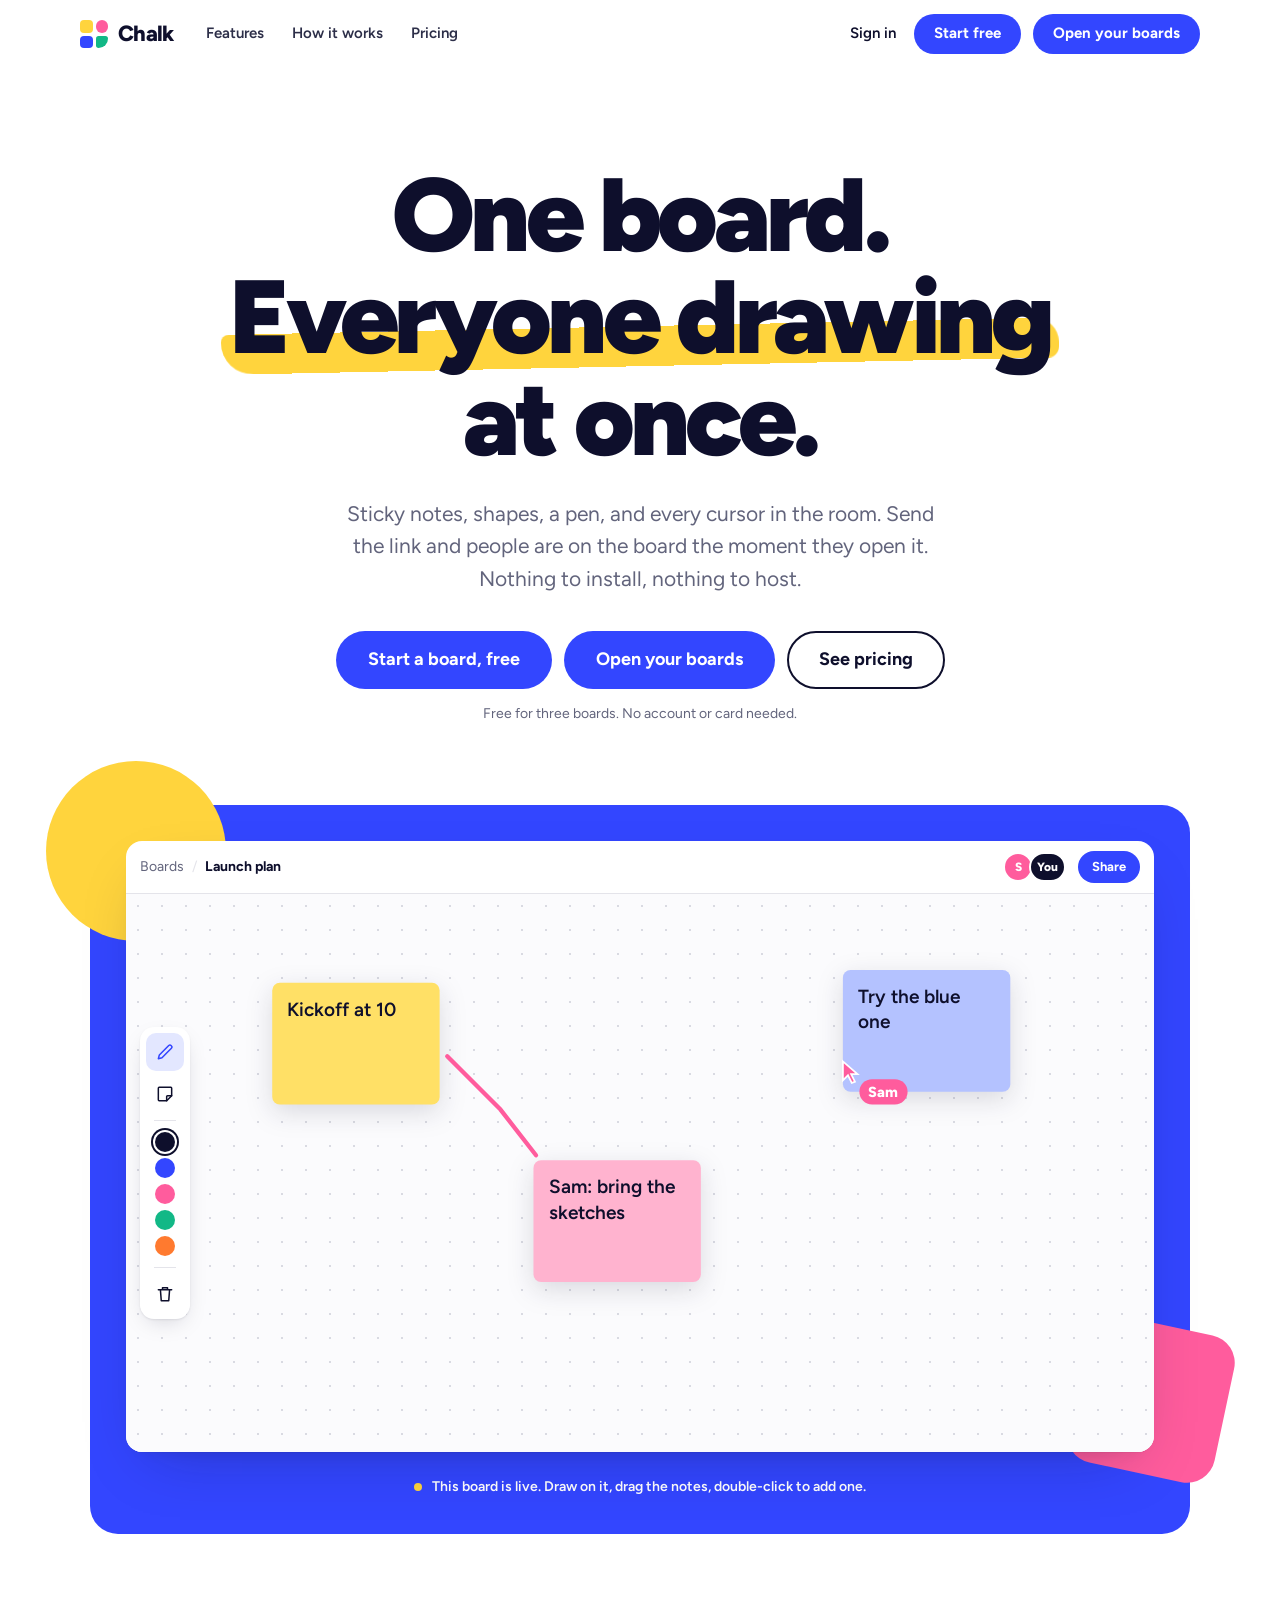
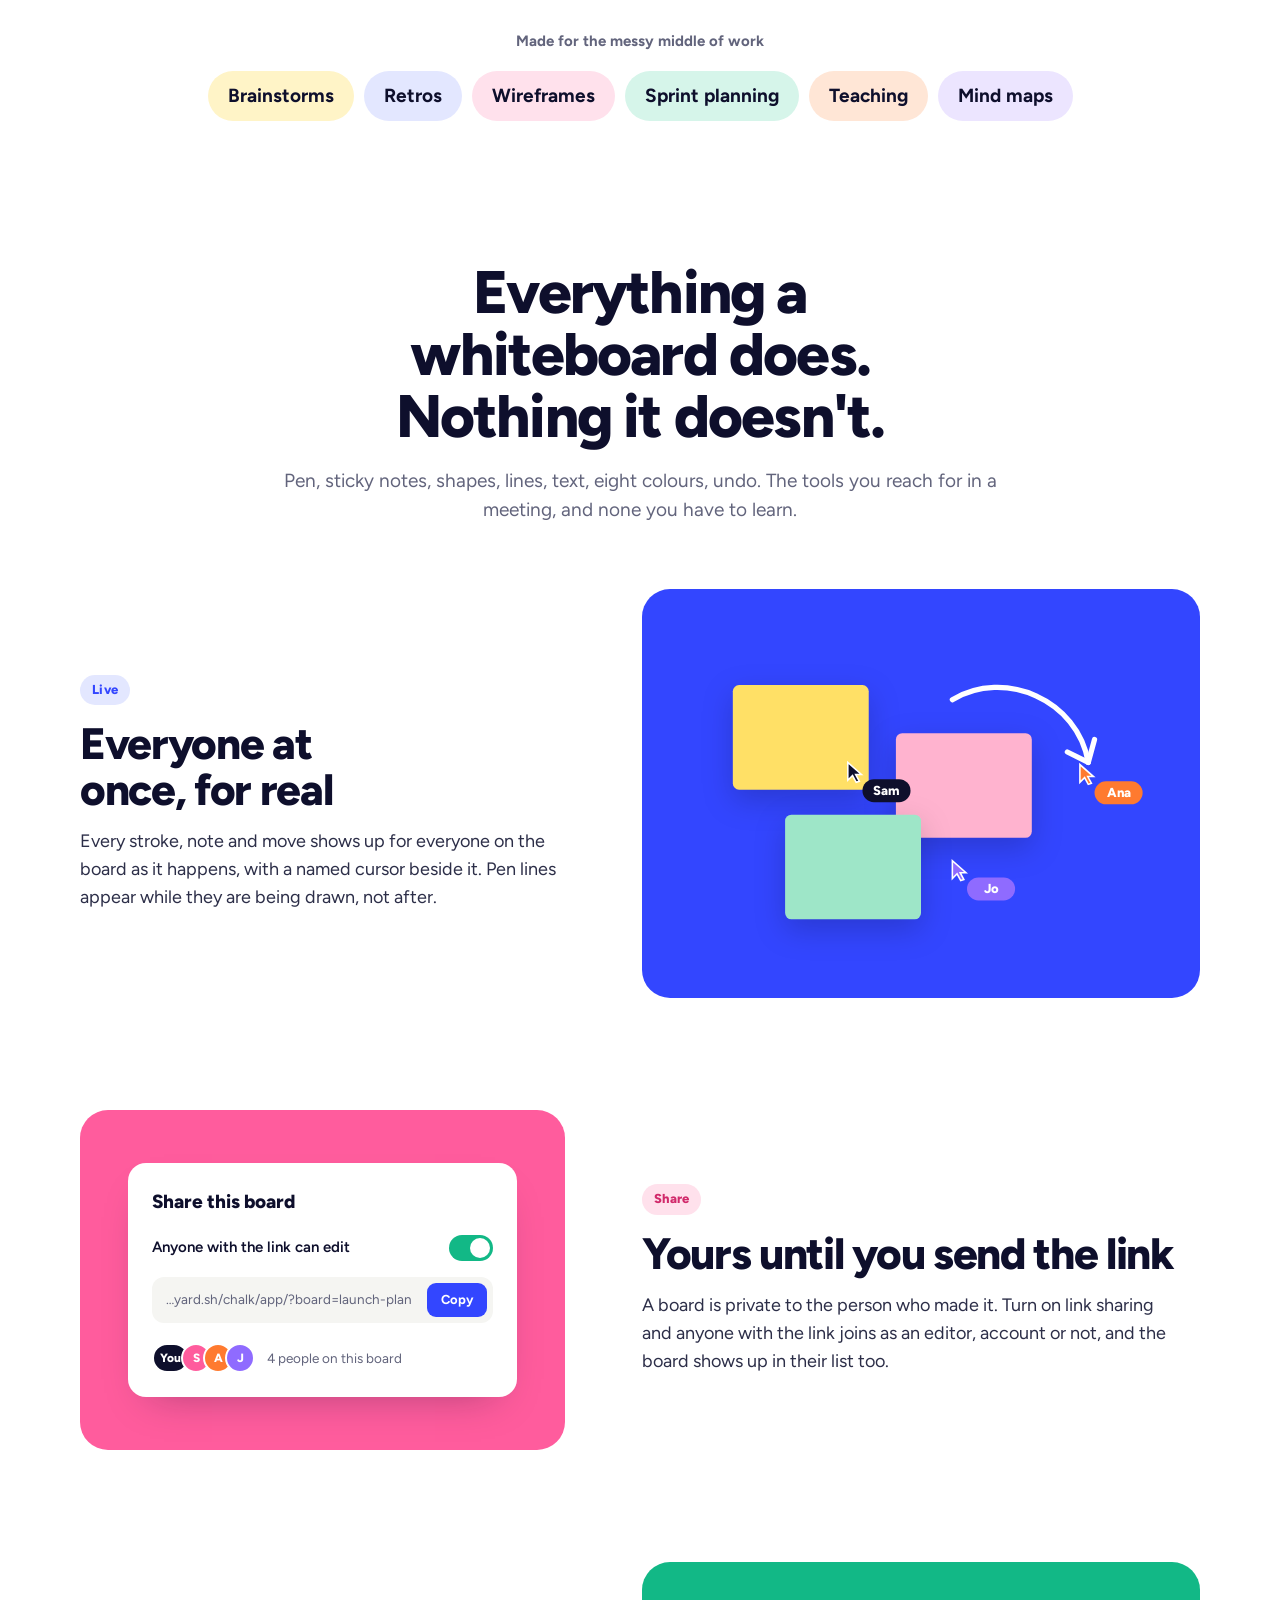
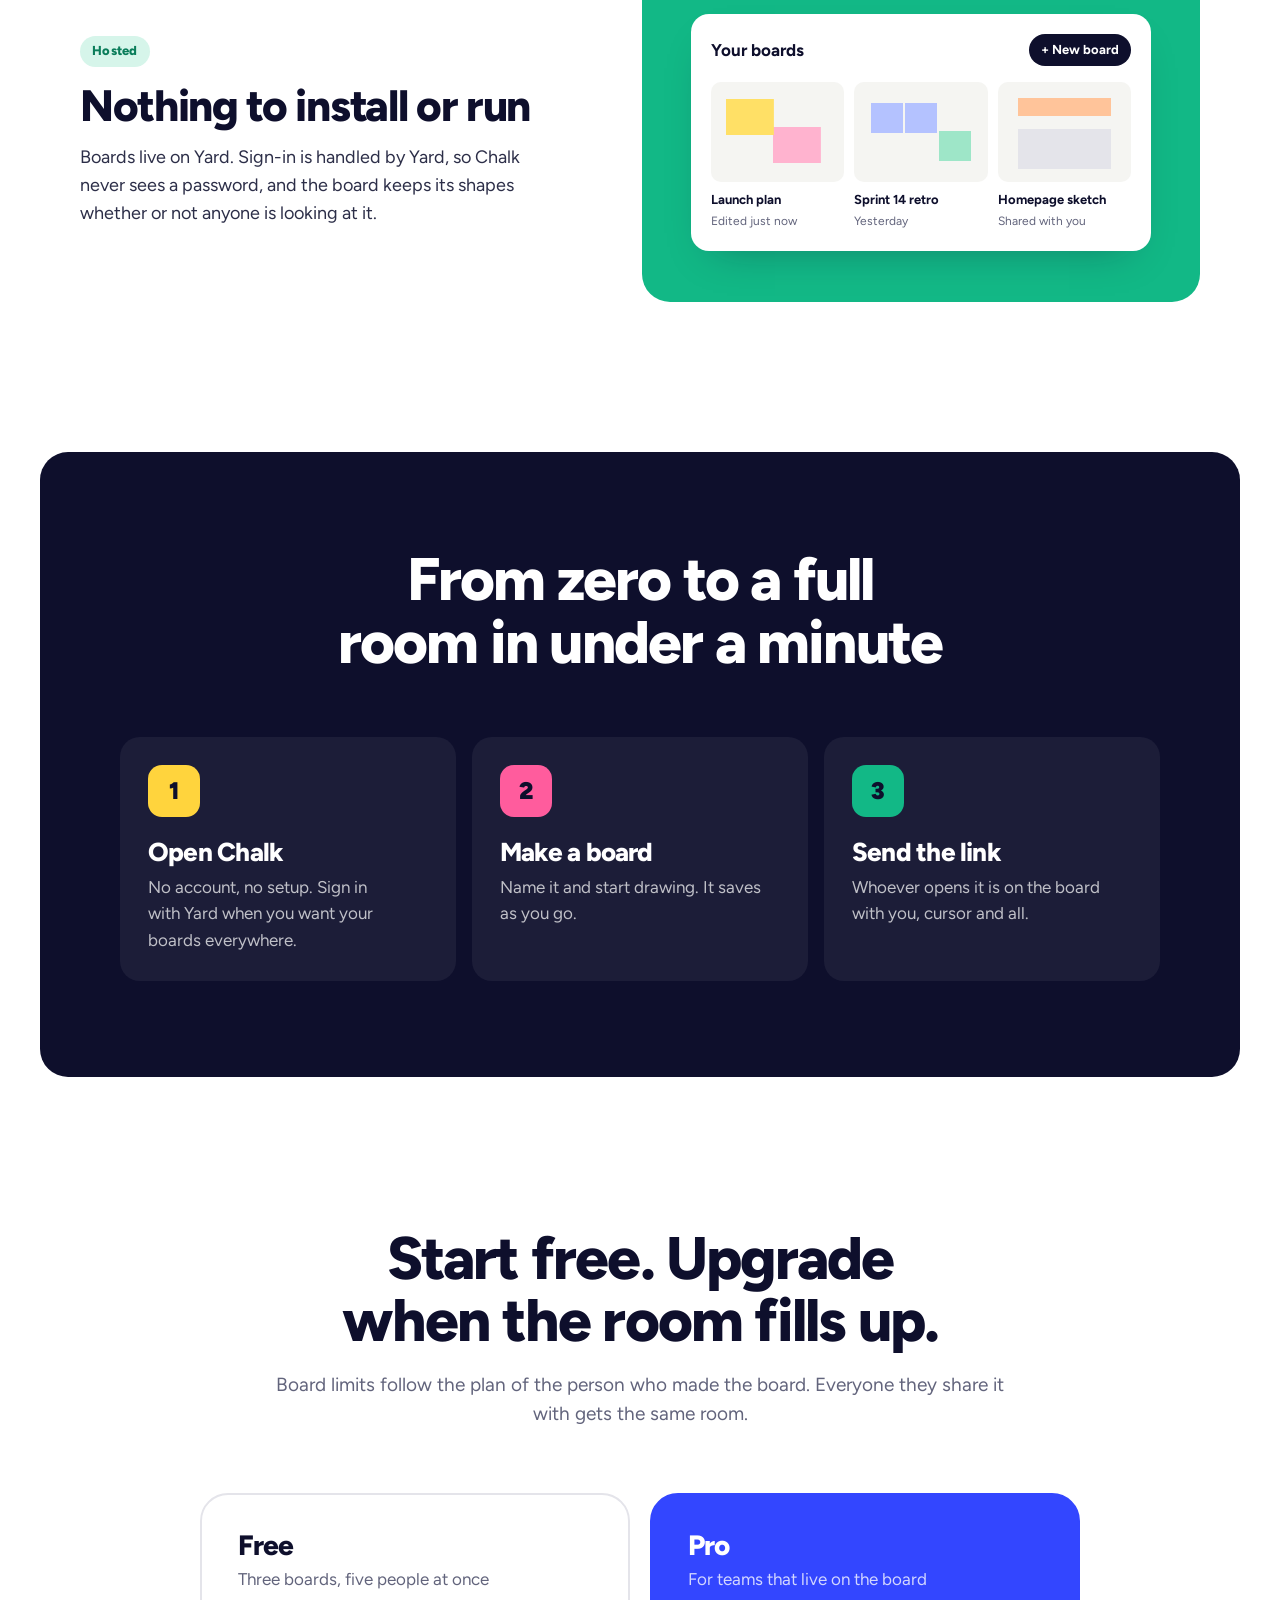
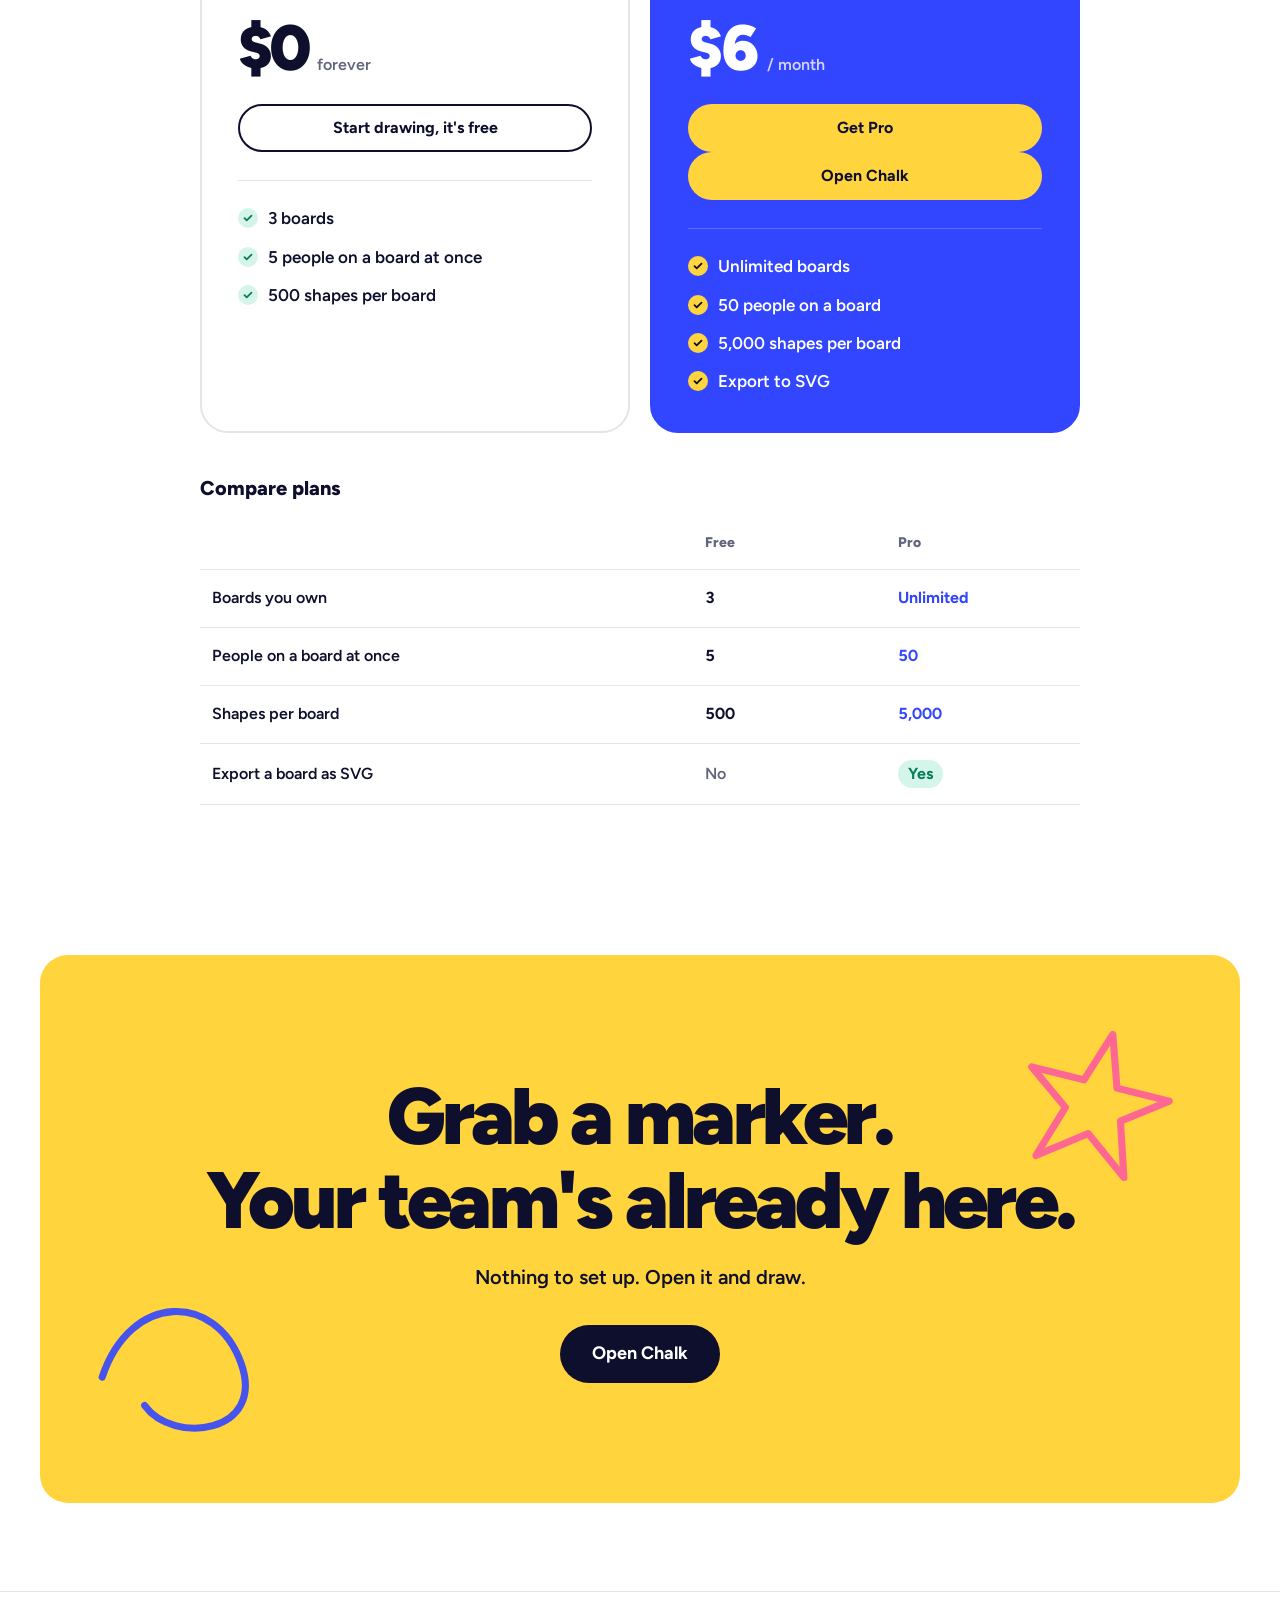
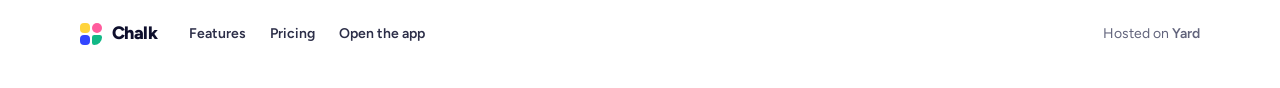
==== commit 3ca18929: "Make the app public and let guests draw The app service is now public, so whoever opens a shared boa" ====
--- a/landing-page/index.html
+++ b/landing-page/index.html
@@ -5,7 +5,7 @@
   <meta name="viewport" content="width=device-width, initial-scale=1" />
   <meta name="color-scheme" content="light" />
   <title>Chalk: a shared whiteboard</title>
-  <meta name="description" content="A whiteboard everyone can draw on at the same time. Sticky notes, shapes, pen, and every cursor in the room. Sign in with Yard and start a board." />
+  <meta name="description" content="A whiteboard everyone can draw on at the same time. Sticky notes, shapes, pen, and every cursor in the room. No account needed: start a board and send the link." />
   <link rel="preconnect" href="https://fonts.googleapis.com" />
   <link rel="preconnect" href="https://fonts.gstatic.com" crossorigin />
   <link rel="stylesheet" href="https://fonts.googleapis.com/css2?family=Figtree:wght@400;500;600;700;800;900&display=swap" />
@@ -36,7 +36,7 @@
       <div class="nav__cta">
         <!-- Relative links only: the page serves under /<slug>/ (and under
              /<slug>/@<sandbox>/ in a sandbox), so "app/" is always this project's app. -->
-        <a class="link-quiet" data-yard-when="signed_out" href="app/">Sign in</a>
+        <a class="link-quiet" data-yard-when="signed_out" href="app/__yard/auth/login?return=/">Sign in</a>
         <a class="btn btn--primary btn--sm" data-yard-when="signed_out" href="app/">Start free</a>
         <a class="btn btn--primary btn--sm" data-yard-when="signed_in" href="app/">Open your boards</a>
       </div>
@@ -53,7 +53,7 @@
 
       <p class="hero__lede" data-yard="tagline">
         Sticky notes, shapes, a pen, and every cursor in the room. Send the
-        link and people are on the board the moment they sign in. Nothing
+        link and people are on the board the moment they open it. Nothing
         to install, nothing to host.
       </p>
 
@@ -62,7 +62,7 @@
         <a class="btn btn--primary btn--lg" data-yard-when="signed_in" href="app/">Open your boards</a>
         <a class="btn btn--outline btn--lg" href="#pricing">See pricing</a>
       </div>
-      <p class="hero__note">Free for three boards. No card needed.</p>
+      <p class="hero__note">Free for three boards. No account or card needed.</p>
 
       <!-- The argument for a whiteboard is a board you can draw on, with
            someone else drawing too, so the demo is real rather than a picture. -->
@@ -176,7 +176,7 @@
         <div class="feature__copy">
           <span class="kicker kicker--pink">Share</span>
           <h3>Yours until you send the link</h3>
-          <p>A board is private to the person who made it. Turn on link sharing and anyone signed in with the link joins as an editor, and the board shows up in their list too.</p>
+          <p>A board is private to the person who made it. Turn on link sharing and anyone with the link joins as an editor, account or not, and the board shows up in their list too.</p>
         </div>
         <div class="panel panel--pink" aria-hidden="true">
           <div class="mock-share">
@@ -186,7 +186,7 @@
               <span class="mock-toggle"><i></i></span>
             </div>
             <div class="mock-share__link">
-              <span>…yard.sh/chalk/app/#b/launch-plan</span>
+              <span>…yard.sh/chalk/app/?board=launch-plan</span>
               <b>Copy</b>
             </div>
             <div class="mock-share__people">
@@ -230,8 +230,8 @@
       <ol class="steps">
         <li class="step">
           <span class="step__num">1</span>
-          <h3>Sign in</h3>
-          <p>One click with your Yard account. No new password, no setup.</p>
+          <h3>Open Chalk</h3>
+          <p>No account, no setup. Sign in with Yard when you want your boards everywhere.</p>
         </li>
         <li class="step">
           <span class="step__num">2</span>
@@ -264,7 +264,7 @@
             <span class="plan__amount" data-amount>$0</span>
             <span class="plan__per">forever</span>
           </p>
-          <a class="btn btn--outline btn--block" href="app/">Sign in, it's free</a>
+          <a class="btn btn--outline btn--block" href="app/">Start drawing, it's free</a>
           <ul class="plan__features" data-features>
             <li>3 boards</li>
             <li>5 people on a board at once</li>
@@ -325,7 +325,7 @@
     <section class="close">
       <div class="close__inner">
         <h2>Grab a marker.<br />Your team's already here.</h2>
-        <p>Nothing to set up. Sign in and draw.</p>
+        <p>Nothing to set up. Open it and draw.</p>
         <a class="btn btn--dark btn--lg" href="app/">Open Chalk</a>
       </div>
       <svg class="close__doodle close__doodle--a" viewBox="0 0 120 120" aria-hidden="true"><path d="M10 70 C 30 10, 90 10, 108 60 S 60 118, 40 90" /></svg>
